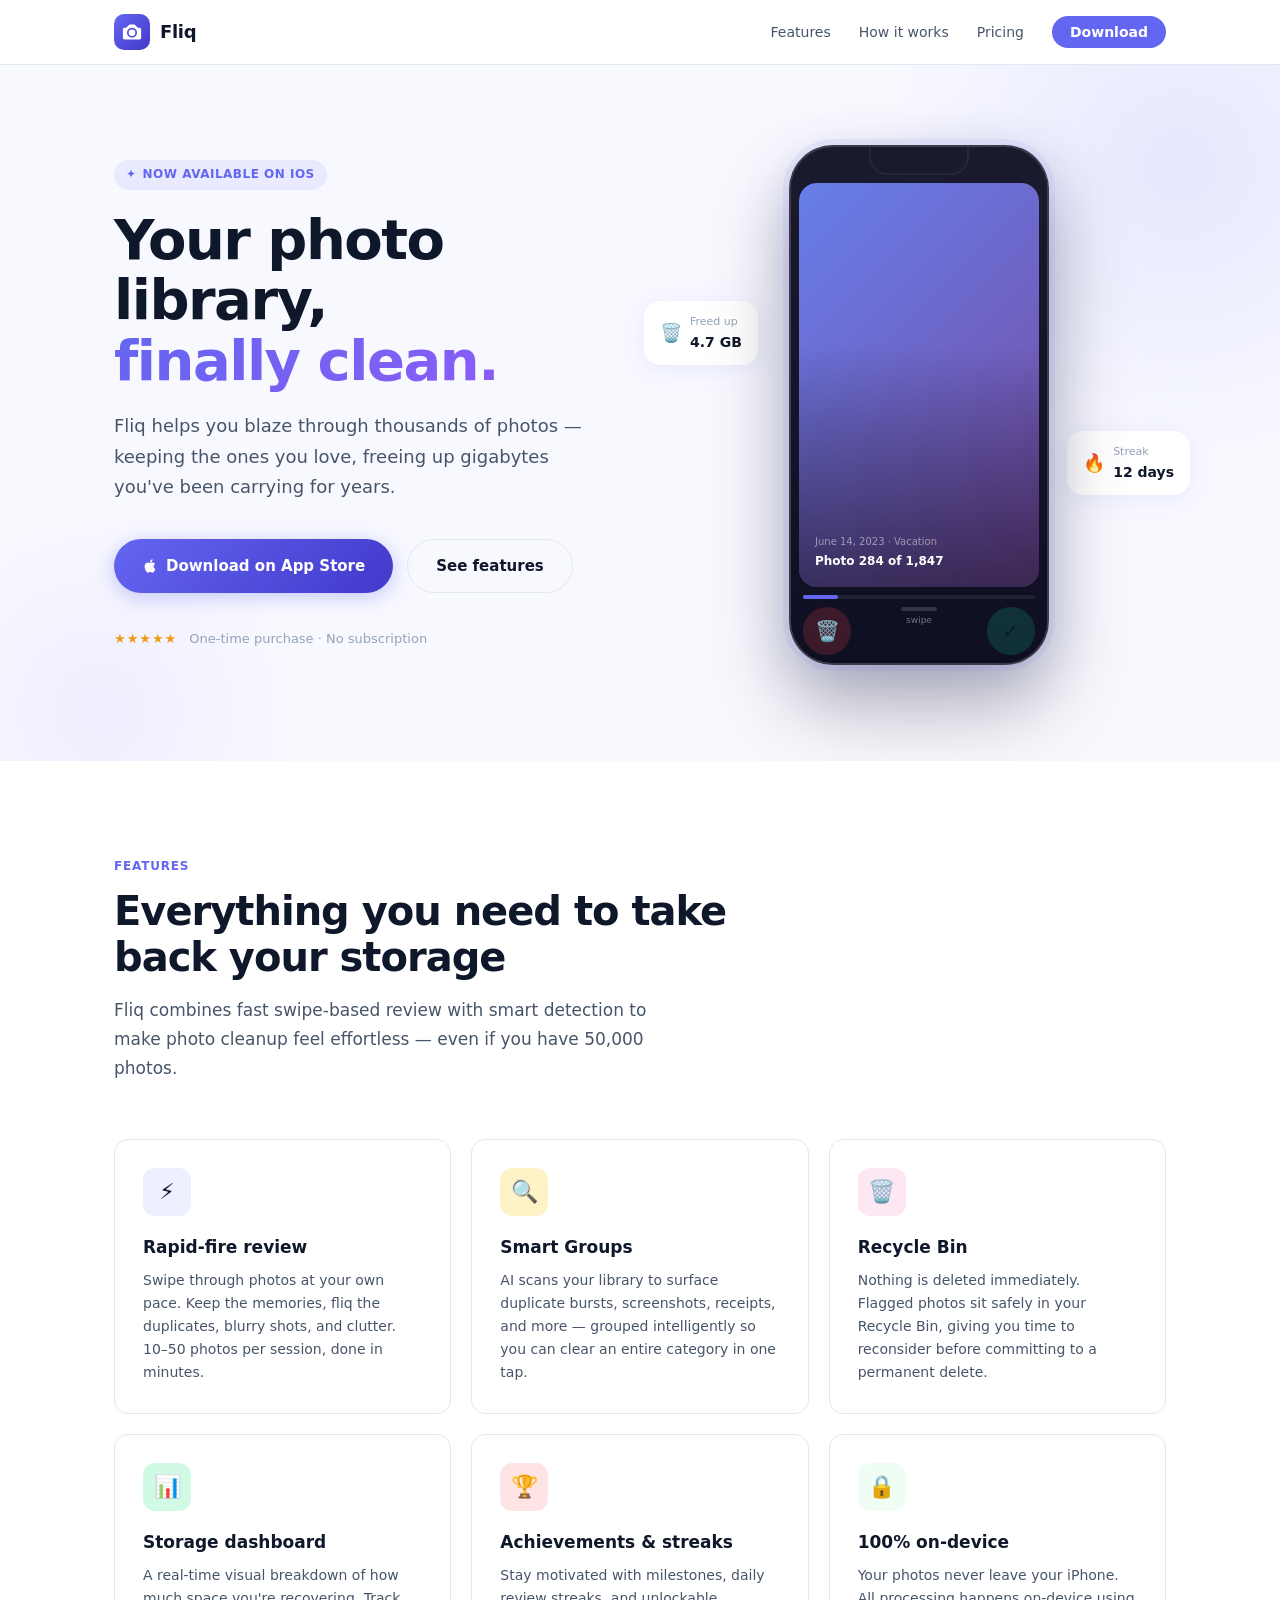
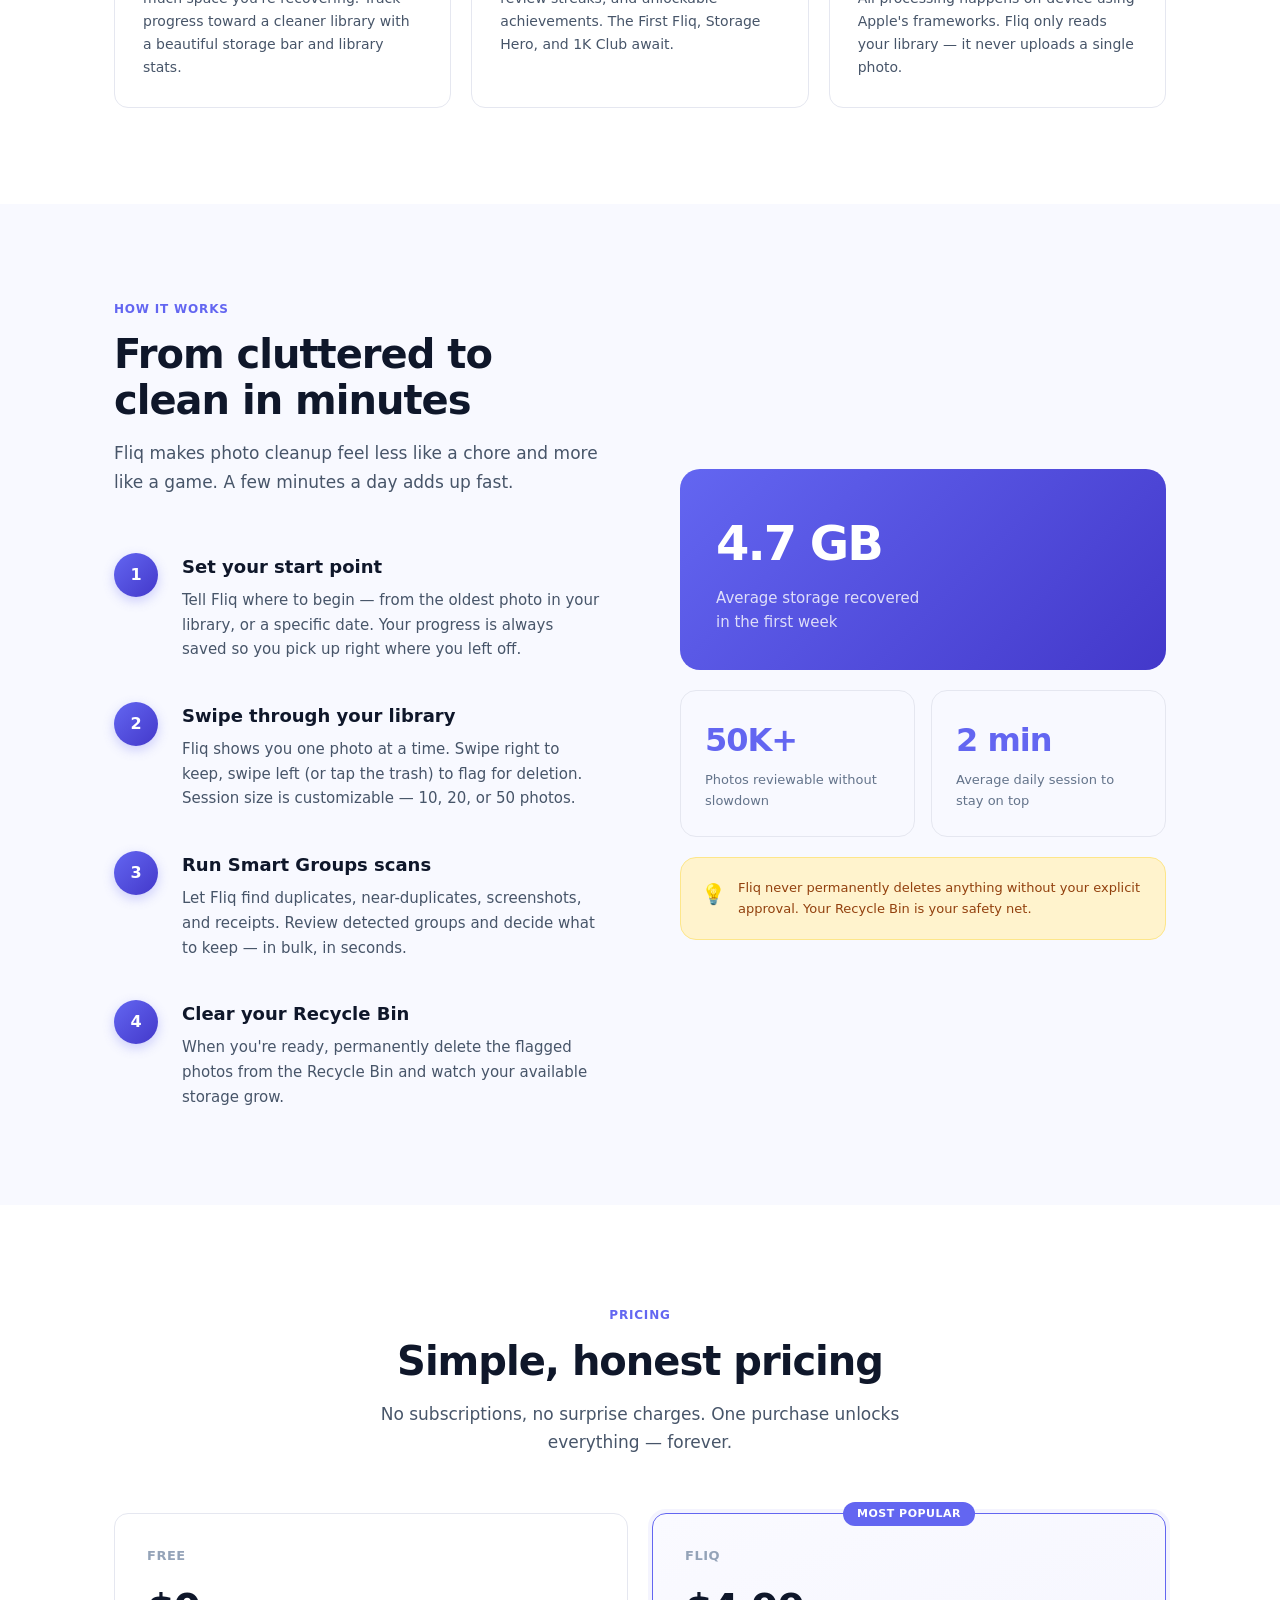
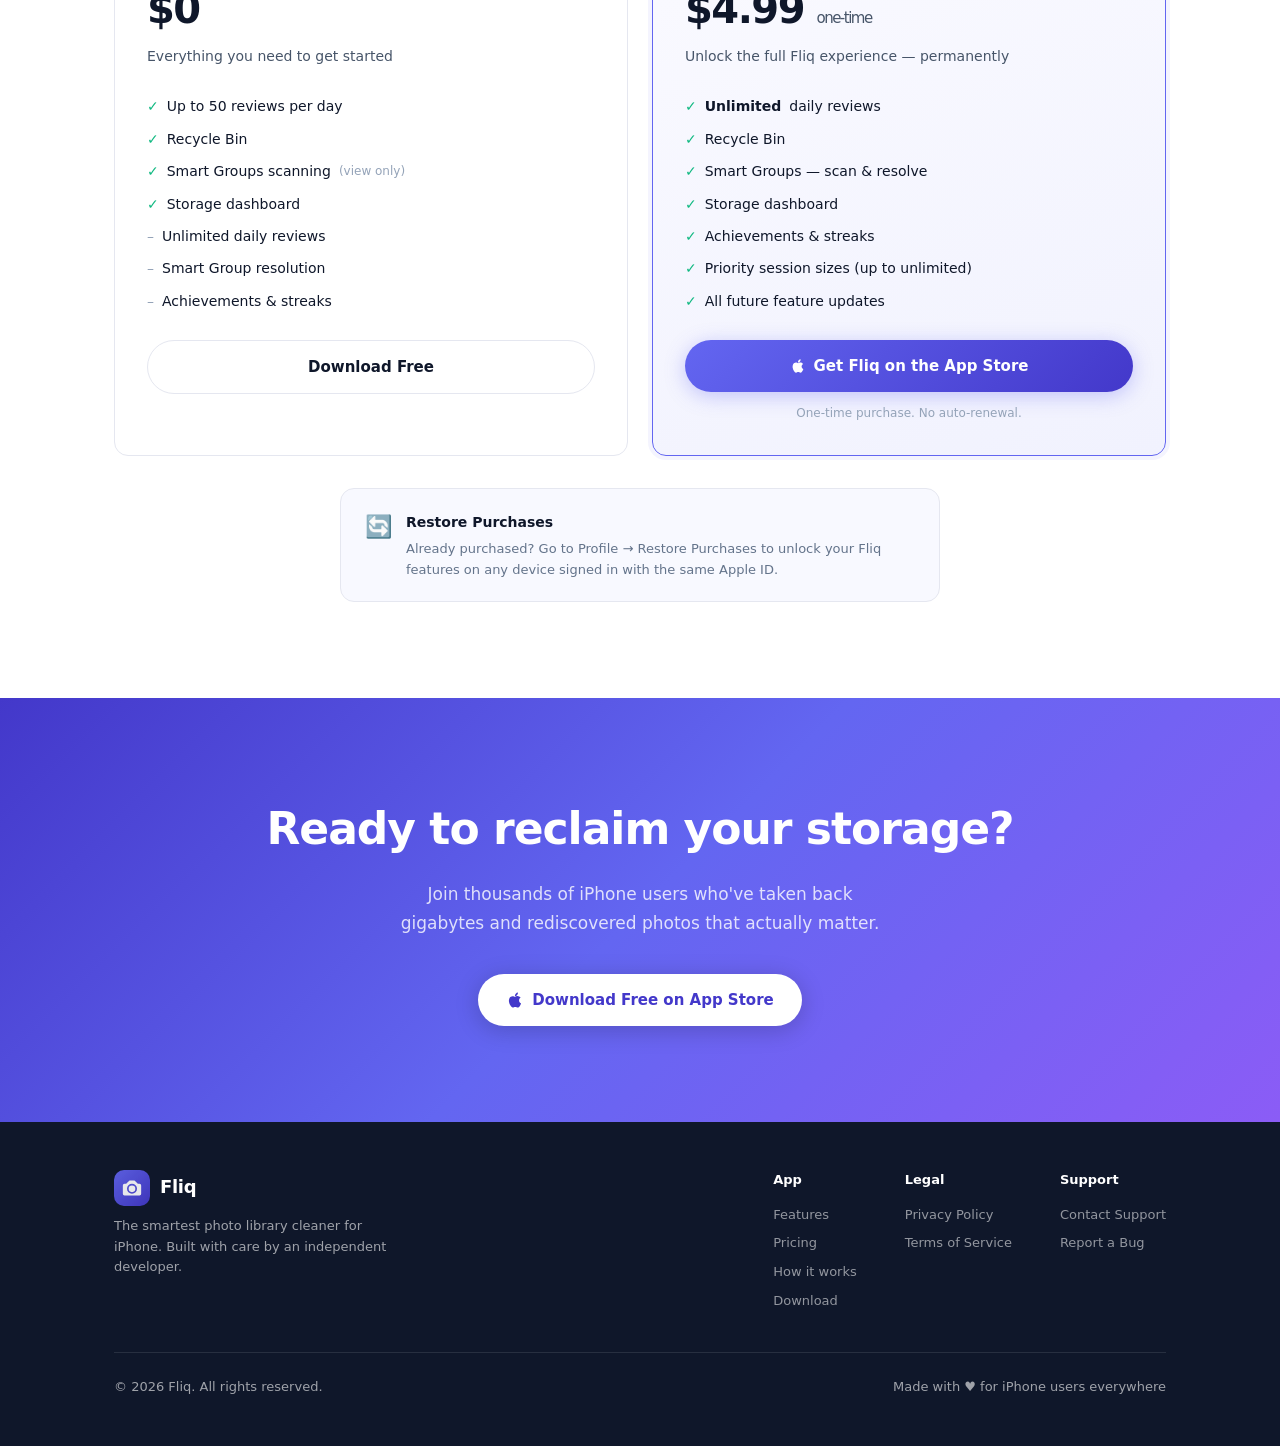
==== index.html @ edae3f97 "Initial website launch — landing page, Privacy Policy, and Terms of Service Includes: - index.html: " ====
<!DOCTYPE html>
<html lang="en">
<head>
  <meta charset="UTF-8" />
  <meta name="viewport" content="width=device-width, initial-scale=1.0" />
  <title>Fliq — Reclaim Your Photo Library</title>
  <meta name="description" content="Fliq is the fastest way to clean up your iPhone photo library. Swipe to keep or delete, find duplicates with Smart Groups, and reclaim gigabytes of storage." />
  <meta property="og:title" content="Fliq — Reclaim Your Photo Library" />
  <meta property="og:description" content="The smartest photo library cleaner for iPhone." />
  <meta property="og:type" content="website" />
  <link rel="stylesheet" href="style.css" />
</head>
<body>

<!-- ── Nav ──────────────────────────────────────────────────────────────── -->
<nav>
  <div class="nav-inner">
    <a class="nav-logo" href="index.html">
      <div class="nav-logo-icon">
        <svg viewBox="0 0 24 24"><path d="M9 3L5 7H3a2 2 0 0 0-2 2v10a2 2 0 0 0 2 2h18a2 2 0 0 0 2-2V9a2 2 0 0 0-2-2h-2l-4-4H9zm3 4a6 6 0 1 1 0 12A6 6 0 0 1 12 7zm0 2a4 4 0 1 0 0 8 4 4 0 0 0 0-8z"/></svg>
      </div>
      <span>Fliq</span>
    </a>
    <ul class="nav-links">
      <li><a href="#features">Features</a></li>
      <li><a href="#how-it-works">How it works</a></li>
      <li><a href="#pricing">Pricing</a></li>
      <li><a href="#" class="btn-nav">Download</a></li>
    </ul>
  </div>
</nav>

<!-- ── Hero ─────────────────────────────────────────────────────────────── -->
<section class="hero">
  <div class="hero-inner">
    <div class="hero-copy">
      <div class="hero-badge">
        <span>✦</span> Now available on iOS
      </div>
      <h1>Your photo<br>library,<br><span class="gradient-text">finally clean.</span></h1>
      <p>Fliq helps you blaze through thousands of photos — keeping the ones you love, freeing up gigabytes you've been carrying for years.</p>
      <div class="hero-actions">
        <a href="#" class="btn btn-primary">
          <svg width="16" height="16" viewBox="0 0 24 24" fill="white"><path d="M18.71 19.5c-.83 1.24-1.71 2.45-3.05 2.47-1.34.03-1.77-.79-3.29-.79-1.53 0-2 .77-3.27.82-1.31.05-2.3-1.32-3.14-2.53C4.25 17 2.94 12.45 4.7 9.39c.87-1.52 2.43-2.48 4.12-2.51 1.28-.02 2.5.87 3.29.87.78 0 2.26-1.07 3.8-.91.65.03 2.47.26 3.64 1.98-.09.06-2.17 1.28-2.15 3.81.03 3.02 2.65 4.03 2.68 4.04-.03.07-.42 1.44-1.38 2.83M13 3.5c.73-.83 1.94-1.46 2.94-1.5.13 1.17-.34 2.35-1.04 3.19-.69.85-1.83 1.51-2.95 1.42-.15-1.15.41-2.35 1.05-3.11z"/></svg>
          Download on App Store
        </a>
        <a href="#features" class="btn btn-outline">See features</a>
      </div>
      <div class="hero-social-proof">
        <span class="stars">★★★★★</span>
        <span>One-time purchase · No subscription</span>
      </div>
    </div>

    <div class="hero-visual">
      <!-- Floating stat cards -->
      <div class="floating-card left">
        <span style="font-size:18px">🗑️</span>
        <div>
          <div style="font-size:11px;color:#94a3b8;font-weight:500">Freed up</div>
          <div style="color:#0f172a;font-size:14px">4.7 GB</div>
        </div>
      </div>

      <div class="floating-card right">
        <span style="font-size:18px">🔥</span>
        <div>
          <div style="font-size:11px;color:#94a3b8;font-weight:500">Streak</div>
          <div style="color:#0f172a;font-size:14px">12 days</div>
        </div>
      </div>

      <!-- Phone mockup -->
      <div class="phone-frame">
        <div class="phone-notch"></div>
        <div class="phone-screen">
          <!-- Photo card -->
          <div class="photo-card" style="flex:1;background:linear-gradient(135deg,#667eea,#764ba2)">
            <div class="photo-card-gradient"></div>
            <div class="photo-card-inner">
              <div class="photo-date" style="color:rgba(255,255,255,.7);font-size:10px">June 14, 2023 · Vacation</div>
              <div class="photo-count" style="color:#fff;font-size:12px;font-weight:600">Photo 284 of 1,847</div>
            </div>
          </div>

          <!-- Mini progress bar -->
          <div style="background:rgba(255,255,255,.07);border-radius:6px;height:4px;margin:0 4px">
            <div style="width:15%;height:100%;background:var(--accent);border-radius:6px"></div>
          </div>

          <!-- Swipe actions row -->
          <div class="swipe-actions">
            <div class="swipe-btn delete">🗑️</div>
            <div style="display:flex;flex-direction:column;align-items:center;gap:2px">
              <div style="width:36px;height:4px;background:rgba(255,255,255,.15);border-radius:2px"></div>
              <div style="font-size:9px;color:rgba(255,255,255,.4)">swipe</div>
            </div>
            <div class="swipe-btn keep">✓</div>
          </div>
        </div>
      </div>
    </div>
  </div>
</section>

<!-- ── Features ──────────────────────────────────────────────────────────── -->
<section id="features">
  <div class="container">
    <div class="section-tag">Features</div>
    <h2 class="section-title">Everything you need to take<br>back your storage</h2>
    <p class="section-sub">Fliq combines fast swipe-based review with smart detection to make photo cleanup feel effortless — even if you have 50,000 photos.</p>

    <div class="features-grid">

      <div class="feature-card">
        <div class="feature-icon" style="background:#eef0ff">⚡️</div>
        <h3>Rapid-fire review</h3>
        <p>Swipe through photos at your own pace. Keep the memories, fliq the duplicates, blurry shots, and clutter. 10–50 photos per session, done in minutes.</p>
      </div>

      <div class="feature-card">
        <div class="feature-icon" style="background:#fef3c7">🔍</div>
        <h3>Smart Groups</h3>
        <p>AI scans your library to surface duplicate bursts, screenshots, receipts, and more — grouped intelligently so you can clear an entire category in one tap.</p>
      </div>

      <div class="feature-card">
        <div class="feature-icon" style="background:#fce7f3">🗑️</div>
        <h3>Recycle Bin</h3>
        <p>Nothing is deleted immediately. Flagged photos sit safely in your Recycle Bin, giving you time to reconsider before committing to a permanent delete.</p>
      </div>

      <div class="feature-card">
        <div class="feature-icon" style="background:#d1fae5">📊</div>
        <h3>Storage dashboard</h3>
        <p>A real-time visual breakdown of how much space you're recovering. Track progress toward a cleaner library with a beautiful storage bar and library stats.</p>
      </div>

      <div class="feature-card">
        <div class="feature-icon" style="background:#ffe4e6">🏆</div>
        <h3>Achievements & streaks</h3>
        <p>Stay motivated with milestones, daily review streaks, and unlockable achievements. The First Fliq, Storage Hero, and 1K Club await.</p>
      </div>

      <div class="feature-card">
        <div class="feature-icon" style="background:#f0fdf4">🔒</div>
        <h3>100% on-device</h3>
        <p>Your photos never leave your iPhone. All processing happens on-device using Apple's frameworks. Fliq only reads your library — it never uploads a single photo.</p>
      </div>

    </div>
  </div>
</section>

<!-- ── How it works ──────────────────────────────────────────────────────── -->
<section id="how-it-works">
  <div class="container">
    <div style="display:grid;grid-template-columns:1fr 1fr;gap:80px;align-items:center">
      <div>
        <div class="section-tag">How it works</div>
        <h2 class="section-title">From cluttered to clean in minutes</h2>
        <p class="section-sub" style="margin-bottom:48px">Fliq makes photo cleanup feel less like a chore and more like a game. A few minutes a day adds up fast.</p>

        <div class="steps">
          <div class="step">
            <div class="step-num">1</div>
            <div class="step-content">
              <h3>Set your start point</h3>
              <p>Tell Fliq where to begin — from the oldest photo in your library, or a specific date. Your progress is always saved so you pick up right where you left off.</p>
            </div>
          </div>
          <div class="step">
            <div class="step-num">2</div>
            <div class="step-content">
              <h3>Swipe through your library</h3>
              <p>Fliq shows you one photo at a time. Swipe right to keep, swipe left (or tap the trash) to flag for deletion. Session size is customizable — 10, 20, or 50 photos.</p>
            </div>
          </div>
          <div class="step">
            <div class="step-num">3</div>
            <div class="step-content">
              <h3>Run Smart Groups scans</h3>
              <p>Let Fliq find duplicates, near-duplicates, screenshots, and receipts. Review detected groups and decide what to keep — in bulk, in seconds.</p>
            </div>
          </div>
          <div class="step">
            <div class="step-num">4</div>
            <div class="step-content">
              <h3>Clear your Recycle Bin</h3>
              <p>When you're ready, permanently delete the flagged photos from the Recycle Bin and watch your available storage grow.</p>
            </div>
          </div>
        </div>
      </div>

      <!-- Stats block -->
      <div style="display:flex;flex-direction:column;gap:20px">
        <div style="background:linear-gradient(135deg,#6366f1,#4338ca);border-radius:20px;padding:36px;color:#fff">
          <div style="font-size:48px;font-weight:800;letter-spacing:-2px">4.7 GB</div>
          <div style="font-size:15px;opacity:.8;margin-top:4px">Average storage recovered<br>in the first week</div>
        </div>
        <div style="display:grid;grid-template-columns:1fr 1fr;gap:16px">
          <div style="background:#f8f9ff;border:1px solid #e5e7f0;border-radius:16px;padding:24px">
            <div style="font-size:32px;font-weight:800;color:#6366f1;letter-spacing:-1px">50K+</div>
            <div style="font-size:13px;color:#64748b;margin-top:4px">Photos reviewable without slowdown</div>
          </div>
          <div style="background:#f8f9ff;border:1px solid #e5e7f0;border-radius:16px;padding:24px">
            <div style="font-size:32px;font-weight:800;color:#6366f1;letter-spacing:-1px">2 min</div>
            <div style="font-size:13px;color:#64748b;margin-top:4px">Average daily session to stay on top</div>
          </div>
        </div>
        <div style="background:#fff3cd;border:1px solid #fde68a;border-radius:16px;padding:20px;display:flex;gap:12px;align-items:flex-start">
          <span style="font-size:20px">💡</span>
          <p style="font-size:13px;color:#92400e;margin:0;line-height:1.6">Fliq never permanently deletes anything without your explicit approval. Your Recycle Bin is your safety net.</p>
        </div>
      </div>
    </div>
  </div>
</section>

<!-- ── Pricing ───────────────────────────────────────────────────────────── -->
<section id="pricing">
  <div class="container">
    <div style="text-align:center;margin-bottom:0">
      <div class="section-tag" style="display:inline-block">Pricing</div>
      <h2 class="section-title">Simple, honest pricing</h2>
      <p class="section-sub" style="margin:0 auto">No subscriptions, no surprise charges. One purchase unlocks everything — forever.</p>
    </div>

    <div class="pricing-grid">
      <!-- Free tier -->
      <div class="pricing-card">
        <div class="pricing-tier">Free</div>
        <div class="pricing-price">$0</div>
        <div class="pricing-desc">Everything you need to get started</div>
        <ul class="pricing-features">
          <li><span class="check">✓</span> Up to 50 reviews per day</li>
          <li><span class="check">✓</span> Recycle Bin</li>
          <li><span class="check">✓</span> Smart Groups scanning <span class="lock">(view only)</span></li>
          <li><span class="check">✓</span> Storage dashboard</li>
          <li><span class="cross">–</span> Unlimited daily reviews</li>
          <li><span class="cross">–</span> Smart Group resolution</li>
          <li><span class="cross">–</span> Achievements & streaks</li>
        </ul>
        <a href="#" class="btn btn-outline" style="width:100%;justify-content:center">Download Free</a>
      </div>

      <!-- Paid tier -->
      <div class="pricing-card featured">
        <div class="pricing-badge">Most Popular</div>
        <div class="pricing-tier">Fliq</div>
        <div class="pricing-price">$4.99 <span>one-time</span></div>
        <div class="pricing-desc">Unlock the full Fliq experience — permanently</div>
        <ul class="pricing-features">
          <li><span class="check">✓</span> <strong>Unlimited</strong> daily reviews</li>
          <li><span class="check">✓</span> Recycle Bin</li>
          <li><span class="check">✓</span> Smart Groups — scan & resolve</li>
          <li><span class="check">✓</span> Storage dashboard</li>
          <li><span class="check">✓</span> Achievements & streaks</li>
          <li><span class="check">✓</span> Priority session sizes (up to unlimited)</li>
          <li><span class="check">✓</span> All future feature updates</li>
        </ul>
        <a href="#" class="btn btn-primary" style="width:100%;justify-content:center">
          <svg width="16" height="16" viewBox="0 0 24 24" fill="white"><path d="M18.71 19.5c-.83 1.24-1.71 2.45-3.05 2.47-1.34.03-1.77-.79-3.29-.79-1.53 0-2 .77-3.27.82-1.31.05-2.3-1.32-3.14-2.53C4.25 17 2.94 12.45 4.7 9.39c.87-1.52 2.43-2.48 4.12-2.51 1.28-.02 2.5.87 3.29.87.78 0 2.26-1.07 3.8-.91.65.03 2.47.26 3.64 1.98-.09.06-2.17 1.28-2.15 3.81.03 3.02 2.65 4.03 2.68 4.04-.03.07-.42 1.44-1.38 2.83M13 3.5c.73-.83 1.94-1.46 2.94-1.5.13 1.17-.34 2.35-1.04 3.19-.69.85-1.83 1.51-2.95 1.42-.15-1.15.41-2.35 1.05-3.11z"/></svg>
          Get Fliq on the App Store
        </a>
        <p style="font-size:12px;color:#94a3b8;text-align:center;margin-top:12px">One-time purchase. No auto-renewal.</p>
      </div>
    </div>

    <div style="max-width:600px;margin:32px auto 0;background:#f8f9ff;border:1px solid #e5e7f0;border-radius:14px;padding:20px 24px;display:flex;gap:14px;align-items:flex-start">
      <span style="font-size:22px">🔄</span>
      <div>
        <strong style="font-size:14px;color:#0f172a">Restore Purchases</strong>
        <p style="font-size:13px;color:#64748b;margin:4px 0 0;line-height:1.6">Already purchased? Go to Profile → Restore Purchases to unlock your Fliq features on any device signed in with the same Apple ID.</p>
      </div>
    </div>
  </div>
</section>

<!-- ── CTA ───────────────────────────────────────────────────────────────── -->
<section style="background:linear-gradient(135deg,#4338ca 0%,#6366f1 50%,#8b5cf6 100%);padding:96px 0">
  <div class="container" style="text-align:center">
    <h2 style="font-size:clamp(28px,4vw,44px);font-weight:800;color:#fff;letter-spacing:-1px;margin-bottom:16px">Ready to reclaim your storage?</h2>
    <p style="font-size:17px;color:rgba(255,255,255,.8);margin-bottom:36px;max-width:480px;margin-left:auto;margin-right:auto;line-height:1.7">Join thousands of iPhone users who've taken back gigabytes and rediscovered photos that actually matter.</p>
    <a href="#" class="btn" style="background:#fff;color:#4338ca;font-weight:700;box-shadow:0 4px 24px rgba(0,0,0,.2)">
      <svg width="18" height="18" viewBox="0 0 24 24" fill="#4338ca"><path d="M18.71 19.5c-.83 1.24-1.71 2.45-3.05 2.47-1.34.03-1.77-.79-3.29-.79-1.53 0-2 .77-3.27.82-1.31.05-2.3-1.32-3.14-2.53C4.25 17 2.94 12.45 4.7 9.39c.87-1.52 2.43-2.48 4.12-2.51 1.28-.02 2.5.87 3.29.87.78 0 2.26-1.07 3.8-.91.65.03 2.47.26 3.64 1.98-.09.06-2.17 1.28-2.15 3.81.03 3.02 2.65 4.03 2.68 4.04-.03.07-.42 1.44-1.38 2.83M13 3.5c.73-.83 1.94-1.46 2.94-1.5.13 1.17-.34 2.35-1.04 3.19-.69.85-1.83 1.51-2.95 1.42-.15-1.15.41-2.35 1.05-3.11z"/></svg>
      Download Free on App Store
    </a>
  </div>
</section>

<!-- ── Footer ────────────────────────────────────────────────────────────── -->
<footer>
  <div class="footer-inner">
    <div class="footer-top">
      <div class="footer-brand">
        <a class="nav-logo" href="index.html">
          <div class="nav-logo-icon">
            <svg viewBox="0 0 24 24"><path d="M9 3L5 7H3a2 2 0 0 0-2 2v10a2 2 0 0 0 2 2h18a2 2 0 0 0 2-2V9a2 2 0 0 0-2-2h-2l-4-4H9zm3 4a6 6 0 1 1 0 12A6 6 0 0 1 12 7zm0 2a4 4 0 1 0 0 8 4 4 0 0 0 0-8z"/></svg>
          </div>
          <span>Fliq</span>
        </a>
        <p>The smartest photo library cleaner for iPhone. Built with care by an independent developer.</p>
      </div>
      <div class="footer-links">
        <div class="footer-links-col">
          <h4>App</h4>
          <a href="#features">Features</a>
          <a href="#pricing">Pricing</a>
          <a href="#how-it-works">How it works</a>
          <a href="#">Download</a>
        </div>
        <div class="footer-links-col">
          <h4>Legal</h4>
          <a href="privacy.html">Privacy Policy</a>
          <a href="terms.html">Terms of Service</a>
        </div>
        <div class="footer-links-col">
          <h4>Support</h4>
          <a href="mailto:support@getfliq.app">Contact Support</a>
          <a href="https://github.com/brianlowen/Fliq/issues">Report a Bug</a>
        </div>
      </div>
    </div>
    <div class="footer-bottom">
      <span>© 2026 Fliq. All rights reserved.</span>
      <span>Made with ♥ for iPhone users everywhere</span>
    </div>
  </div>
</footer>

</body>
</html>
---- style.css ----
/* ─── Fliq Website · Shared Styles ──────────────────────────────────────── */

:root {
  --accent:       #6366f1;
  --accent-dark:  #4338ca;
  --accent-light: #818cf8;
  --surface:      #ffffff;
  --surface-2:    #f8f9ff;
  --surface-3:    #f1f2fe;
  --border:       #e5e7f0;
  --text:         #0f172a;
  --text-2:       #475569;
  --text-3:       #94a3b8;
  --red:          #ef4444;
  --green:        #10b981;
  --radius:       14px;
  --radius-sm:    8px;
  --shadow:       0 4px 24px rgba(99,102,241,.10);
  --shadow-lg:    0 12px 48px rgba(99,102,241,.18);
}

*, *::before, *::after { box-sizing: border-box; margin: 0; padding: 0; }

html { scroll-behavior: smooth; }

body {
  font-family: -apple-system, BlinkMacSystemFont, 'SF Pro Display',
               'Segoe UI', system-ui, sans-serif;
  background: var(--surface);
  color: var(--text);
  line-height: 1.6;
  -webkit-font-smoothing: antialiased;
}

/* ── Nav ─────────────────────────────────────────────────────────────────── */

nav {
  position: sticky; top: 0; z-index: 100;
  background: rgba(255,255,255,.85);
  backdrop-filter: saturate(180%) blur(20px);
  -webkit-backdrop-filter: saturate(180%) blur(20px);
  border-bottom: 1px solid var(--border);
}

.nav-inner {
  max-width: 1100px; margin: 0 auto;
  padding: 0 24px;
  height: 64px;
  display: flex; align-items: center; justify-content: space-between;
}

.nav-logo {
  display: flex; align-items: center; gap: 10px;
  text-decoration: none; color: var(--text);
}

.nav-logo-icon {
  width: 36px; height: 36px; border-radius: 10px;
  background: linear-gradient(135deg, var(--accent) 0%, var(--accent-dark) 100%);
  display: flex; align-items: center; justify-content: center;
}

.nav-logo-icon svg { width: 20px; height: 20px; fill: #fff; }

.nav-logo span {
  font-size: 18px; font-weight: 700; letter-spacing: -.3px;
}

.nav-links {
  display: flex; align-items: center; gap: 28px;
  list-style: none;
}

.nav-links a {
  font-size: 14px; font-weight: 500;
  color: var(--text-2); text-decoration: none;
  transition: color .2s;
}
.nav-links a:hover { color: var(--text); }

.btn-nav {
  background: var(--accent);
  color: #fff !important;
  padding: 8px 18px; border-radius: 20px;
  font-weight: 600 !important;
  transition: background .2s, transform .15s !important;
}
.btn-nav:hover { background: var(--accent-dark) !important; transform: translateY(-1px); }

/* ── Containers ──────────────────────────────────────────────────────────── */

.container { max-width: 1100px; margin: 0 auto; padding: 0 24px; }
.container-sm { max-width: 760px; margin: 0 auto; padding: 0 24px; }
.container-xs { max-width: 620px; margin: 0 auto; padding: 0 24px; }

section { padding: 96px 0; }
section:nth-child(even) { background: var(--surface-2); }

/* ── Buttons ─────────────────────────────────────────────────────────────── */

.btn {
  display: inline-flex; align-items: center; gap: 8px;
  padding: 14px 28px; border-radius: 50px;
  font-size: 15px; font-weight: 600;
  text-decoration: none; cursor: pointer; border: none;
  transition: transform .2s, box-shadow .2s, background .2s;
}

.btn-primary {
  background: linear-gradient(135deg, var(--accent), var(--accent-dark));
  color: #fff;
  box-shadow: 0 4px 20px rgba(99,102,241,.35);
}
.btn-primary:hover { transform: translateY(-2px); box-shadow: 0 8px 28px rgba(99,102,241,.45); }

.btn-outline {
  background: transparent;
  border: 1.5px solid var(--border);
  color: var(--text);
}
.btn-outline:hover { border-color: var(--accent); color: var(--accent); transform: translateY(-1px); }

/* ── Hero ────────────────────────────────────────────────────────────────── */

.hero {
  padding: 80px 0 96px;
  background: linear-gradient(160deg, #fafaff 0%, #eef0ff 50%, #f8f4ff 100%);
  overflow: hidden; position: relative;
}

.hero::before {
  content: '';
  position: absolute; top: -200px; right: -200px;
  width: 600px; height: 600px; border-radius: 50%;
  background: radial-gradient(circle, rgba(99,102,241,.12) 0%, transparent 70%);
  pointer-events: none;
}

.hero::after {
  content: '';
  position: absolute; bottom: -150px; left: -100px;
  width: 400px; height: 400px; border-radius: 50%;
  background: radial-gradient(circle, rgba(139,92,246,.08) 0%, transparent 70%);
  pointer-events: none;
}

.hero-inner {
  max-width: 1100px; margin: 0 auto; padding: 0 24px;
  display: grid; grid-template-columns: 1fr 1fr;
  align-items: center; gap: 64px;
}

.hero-badge {
  display: inline-flex; align-items: center; gap: 6px;
  background: rgba(99,102,241,.1); color: var(--accent);
  padding: 5px 12px; border-radius: 20px;
  font-size: 12px; font-weight: 700; letter-spacing: .5px;
  text-transform: uppercase; margin-bottom: 20px;
}

.hero h1 {
  font-size: clamp(36px, 5vw, 56px);
  font-weight: 800;
  letter-spacing: -1.5px;
  line-height: 1.08;
  color: var(--text);
  margin-bottom: 20px;
}

.hero h1 .gradient-text {
  background: linear-gradient(135deg, var(--accent), #8b5cf6);
  -webkit-background-clip: text;
  -webkit-text-fill-color: transparent;
  background-clip: text;
}

.hero p {
  font-size: 18px; color: var(--text-2);
  line-height: 1.7; margin-bottom: 36px; max-width: 480px;
}

.hero-actions { display: flex; gap: 14px; flex-wrap: wrap; }

.hero-social-proof {
  margin-top: 36px;
  display: flex; align-items: center; gap: 12px;
  font-size: 13px; color: var(--text-3);
}

.stars { color: #f59e0b; letter-spacing: 1px; }

/* ── Phone mockup ────────────────────────────────────────────────────────── */

.hero-visual {
  display: flex; justify-content: center; align-items: center;
  position: relative;
}

.phone-frame {
  width: 260px; height: 520px;
  background: #1a1a2e;
  border-radius: 44px;
  border: 2px solid rgba(255,255,255,.15);
  box-shadow: var(--shadow-lg), 0 0 0 6px rgba(99,102,241,.08), 0 40px 80px rgba(0,0,0,.3);
  overflow: hidden;
  position: relative;
  display: flex; flex-direction: column;
}

.phone-notch {
  width: 100px; height: 28px;
  background: #1a1a2e; border-radius: 0 0 18px 18px;
  margin: 0 auto; z-index: 2; flex-shrink: 0;
  border: 2px solid rgba(255,255,255,.06); border-top: none;
}

.phone-screen {
  flex: 1; padding: 8px;
  background: linear-gradient(180deg, #1a1a2e 0%, #0f0f23 100%);
  display: flex; flex-direction: column; gap: 8px; overflow: hidden;
}

.photo-card {
  flex: 1; border-radius: 18px; overflow: hidden;
  background: linear-gradient(135deg, #667eea 0%, #764ba2 100%);
  display: flex; align-items: flex-end;
  position: relative;
}

.photo-card-gradient {
  position: absolute; inset: 0;
  background: linear-gradient(0deg, rgba(0,0,0,.5) 0%, transparent 60%);
}

.photo-card-inner {
  position: relative; z-index: 1; padding: 16px;
  color: white; width: 100%;
}

.photo-date { font-size: 10px; opacity: .7; margin-bottom: 2px; }
.photo-count { font-size: 13px; font-weight: 700; }

.swipe-actions {
  display: flex; justify-content: space-between; padding: 0 4px;
}

.swipe-btn {
  width: 48px; height: 48px; border-radius: 50%;
  display: flex; align-items: center; justify-content: center;
  font-size: 20px;
}
.swipe-btn.delete { background: rgba(239,68,68,.2); }
.swipe-btn.keep   { background: rgba(16,185,129,.2); }

.floating-card {
  position: absolute;
  background: white; border-radius: 16px;
  padding: 12px 16px;
  box-shadow: var(--shadow);
  font-size: 13px; font-weight: 600;
  display: flex; align-items: center; gap: 8px;
}
.floating-card.left  { left: -28px; top: 30%; }
.floating-card.right { right: -24px; top: 55%; }

/* ── Feature grid ────────────────────────────────────────────────────────── */

.section-tag {
  font-size: 12px; font-weight: 700; letter-spacing: .8px;
  text-transform: uppercase; color: var(--accent);
  margin-bottom: 12px;
}

.section-title {
  font-size: clamp(28px, 4vw, 40px);
  font-weight: 800; letter-spacing: -1px;
  color: var(--text); margin-bottom: 16px; line-height: 1.15;
}

.section-sub {
  font-size: 17px; color: var(--text-2);
  line-height: 1.7; max-width: 560px;
}

.features-grid {
  display: grid;
  grid-template-columns: repeat(auto-fit, minmax(280px, 1fr));
  gap: 20px; margin-top: 56px;
}

.feature-card {
  background: var(--surface);
  border: 1px solid var(--border);
  border-radius: var(--radius);
  padding: 28px;
  transition: box-shadow .2s, transform .2s, border-color .2s;
}
.feature-card:hover {
  box-shadow: var(--shadow);
  transform: translateY(-3px);
  border-color: var(--accent-light);
}

.feature-icon {
  width: 48px; height: 48px; border-radius: 12px;
  display: flex; align-items: center; justify-content: center;
  font-size: 22px; margin-bottom: 18px;
}

.feature-card h3 { font-size: 17px; font-weight: 700; margin-bottom: 8px; }
.feature-card p  { font-size: 14px; color: var(--text-2); line-height: 1.65; }

/* ── How it works ────────────────────────────────────────────────────────── */

.steps { display: flex; flex-direction: column; gap: 40px; margin-top: 56px; }

.step {
  display: flex; gap: 24px; align-items: flex-start;
}

.step-num {
  flex-shrink: 0;
  width: 44px; height: 44px; border-radius: 50%;
  background: linear-gradient(135deg, var(--accent), var(--accent-dark));
  color: #fff;
  display: flex; align-items: center; justify-content: center;
  font-weight: 800; font-size: 16px;
  box-shadow: 0 4px 12px rgba(99,102,241,.3);
}

.step-content h3 { font-size: 18px; font-weight: 700; margin-bottom: 6px; }
.step-content p  { font-size: 15px; color: var(--text-2); line-height: 1.65; }

/* ── Pricing ─────────────────────────────────────────────────────────────── */

.pricing-grid {
  display: grid;
  grid-template-columns: 1fr 1fr;
  gap: 24px; margin-top: 56px;
}

.pricing-card {
  border: 1.5px solid var(--border);
  border-radius: var(--radius);
  padding: 32px;
  position: relative;
}

.pricing-card.featured {
  border-color: var(--accent);
  background: linear-gradient(160deg, #fafaff 0%, #f1f2fe 100%);
  box-shadow: 0 0 0 4px rgba(99,102,241,.07);
}

.pricing-badge {
  position: absolute; top: -12px; left: 50%; transform: translateX(-50%);
  background: var(--accent); color: #fff;
  padding: 3px 14px; border-radius: 20px;
  font-size: 11px; font-weight: 700; letter-spacing: .5px; text-transform: uppercase;
  white-space: nowrap;
}

.pricing-tier { font-size: 13px; font-weight: 700; color: var(--text-3); text-transform: uppercase; letter-spacing: .5px; }
.pricing-price {
  font-size: 40px; font-weight: 800; letter-spacing: -1.5px;
  color: var(--text); margin: 10px 0 4px;
}
.pricing-price span { font-size: 15px; font-weight: 500; color: var(--text-2); }
.pricing-desc { font-size: 14px; color: var(--text-2); margin-bottom: 28px; }

.pricing-features { list-style: none; display: flex; flex-direction: column; gap: 10px; margin-bottom: 28px; }
.pricing-features li {
  font-size: 14px; display: flex; align-items: center; gap: 8px;
}
.pricing-features li .check { color: var(--green); font-weight: 700; }
.pricing-features li .cross { color: var(--text-3); }
.pricing-features li .lock  { color: var(--text-3); font-size: 12px; }

/* ── Footer ──────────────────────────────────────────────────────────────── */

footer {
  background: var(--text); color: rgba(255,255,255,.6);
  padding: 48px 0;
}

.footer-inner {
  max-width: 1100px; margin: 0 auto; padding: 0 24px;
  display: flex; flex-direction: column; gap: 32px;
}

.footer-top {
  display: flex; justify-content: space-between; align-items: flex-start;
  gap: 40px; flex-wrap: wrap;
}

.footer-brand .nav-logo { color: #fff; }
.footer-brand .nav-logo-icon { opacity: .9; }
.footer-brand p { font-size: 13px; margin-top: 10px; max-width: 280px; line-height: 1.6; }

.footer-links { display: flex; gap: 48px; }
.footer-links-col h4 { font-size: 13px; font-weight: 700; color: #fff; margin-bottom: 14px; }
.footer-links-col a {
  display: block; font-size: 13px; color: rgba(255,255,255,.55);
  text-decoration: none; margin-bottom: 8px;
  transition: color .2s;
}
.footer-links-col a:hover { color: #fff; }

.footer-bottom {
  border-top: 1px solid rgba(255,255,255,.1);
  padding-top: 24px;
  display: flex; justify-content: space-between; align-items: center;
  font-size: 13px; flex-wrap: wrap; gap: 12px;
}

/* ── Legal pages ─────────────────────────────────────────────────────────── */

.legal-hero {
  background: linear-gradient(160deg, #fafaff 0%, #eef0ff 100%);
  padding: 64px 0;
  text-align: center;
}

.legal-hero h1 {
  font-size: clamp(30px, 4vw, 48px);
  font-weight: 800; letter-spacing: -1px; margin-bottom: 12px;
}

.legal-hero .meta {
  font-size: 14px; color: var(--text-2);
}

.legal-hero .meta a {
  color: var(--accent); text-decoration: none; font-weight: 500;
}

.legal-body {
  padding: 64px 0 96px;
}

.legal-body h2 {
  font-size: 20px; font-weight: 700;
  color: var(--text); margin: 40px 0 12px;
  padding-top: 8px;
}

.legal-body h2:first-child { margin-top: 0; }

.legal-body h3 {
  font-size: 16px; font-weight: 700;
  color: var(--text); margin: 24px 0 8px;
}

.legal-body p {
  font-size: 15px; color: var(--text-2);
  line-height: 1.8; margin-bottom: 14px;
}

.legal-body ul, .legal-body ol {
  margin: 0 0 16px 20px;
}

.legal-body li {
  font-size: 15px; color: var(--text-2);
  line-height: 1.8; margin-bottom: 6px;
}

.legal-body strong { color: var(--text); font-weight: 600; }

.legal-body .highlight-box {
  background: var(--surface-3); border-left: 3px solid var(--accent);
  padding: 16px 20px; border-radius: 0 var(--radius-sm) var(--radius-sm) 0;
  margin: 20px 0;
}

.legal-body .highlight-box p { margin: 0; font-size: 14px; }

/* ── Responsive ──────────────────────────────────────────────────────────── */

@media (max-width: 768px) {
  section { padding: 64px 0; }

  .hero-inner {
    grid-template-columns: 1fr;
    text-align: center; gap: 48px;
  }

  .hero p { max-width: 100%; }
  .hero-actions { justify-content: center; }
  .hero-social-proof { justify-content: center; }
  .hero-visual { order: -1; }

  .floating-card.left  { left: 0; }
  .floating-card.right { right: 0; }

  .pricing-grid { grid-template-columns: 1fr; }
  .footer-top { flex-direction: column; }
  .footer-links { flex-wrap: wrap; gap: 32px; }
  .footer-bottom { flex-direction: column; text-align: center; }
  .nav-links { display: none; }
}
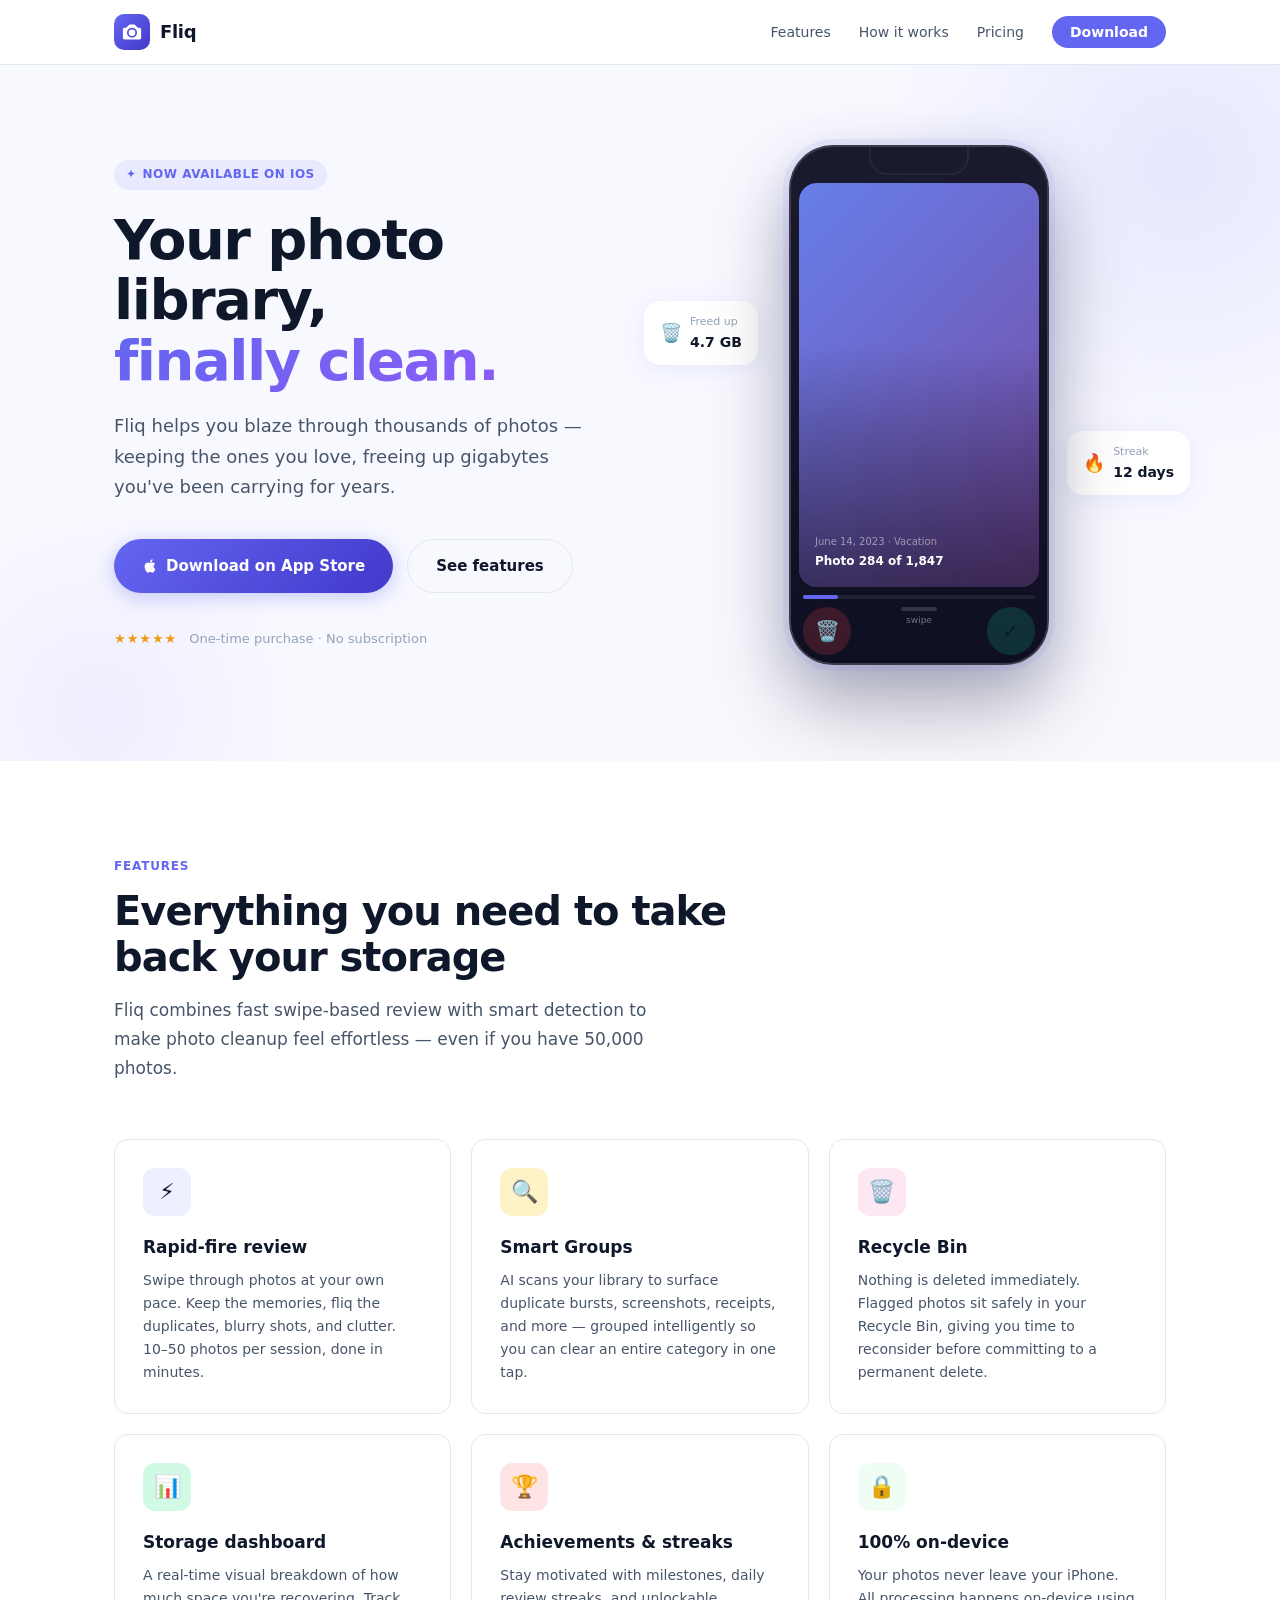
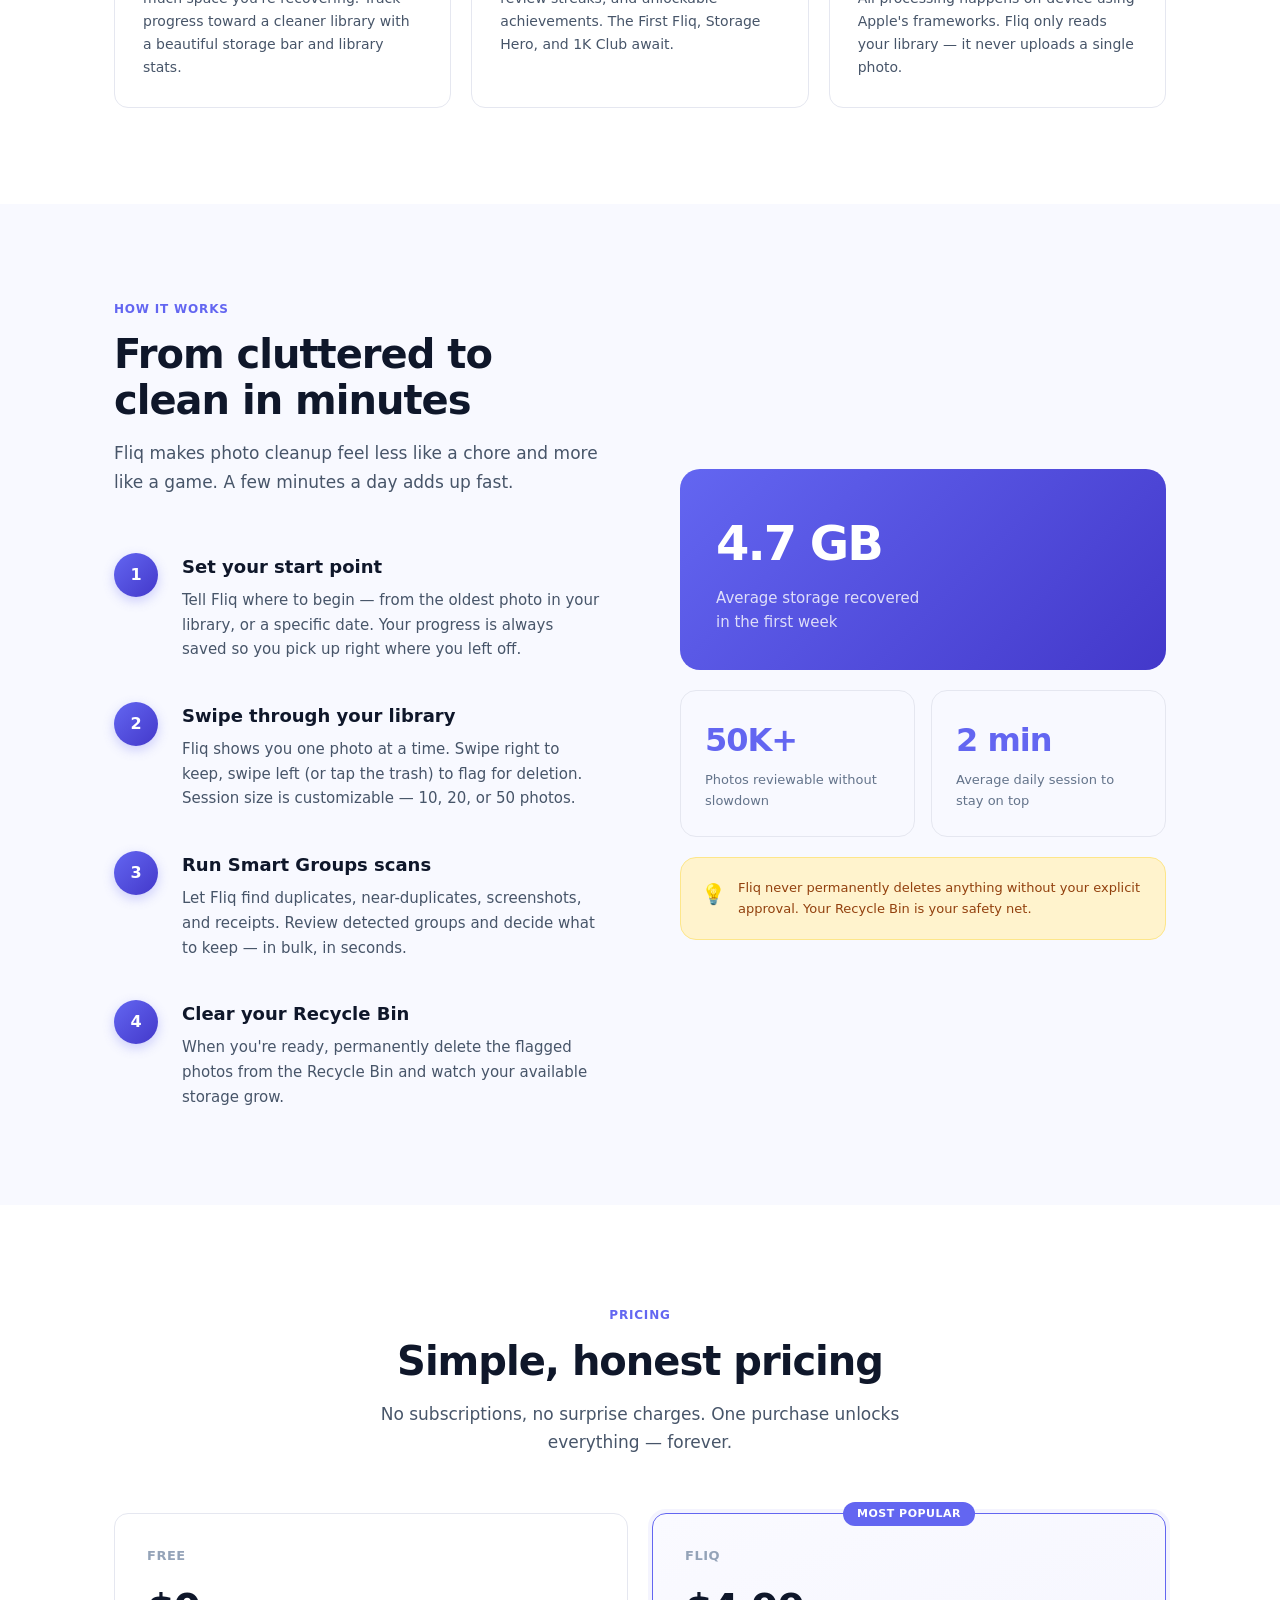
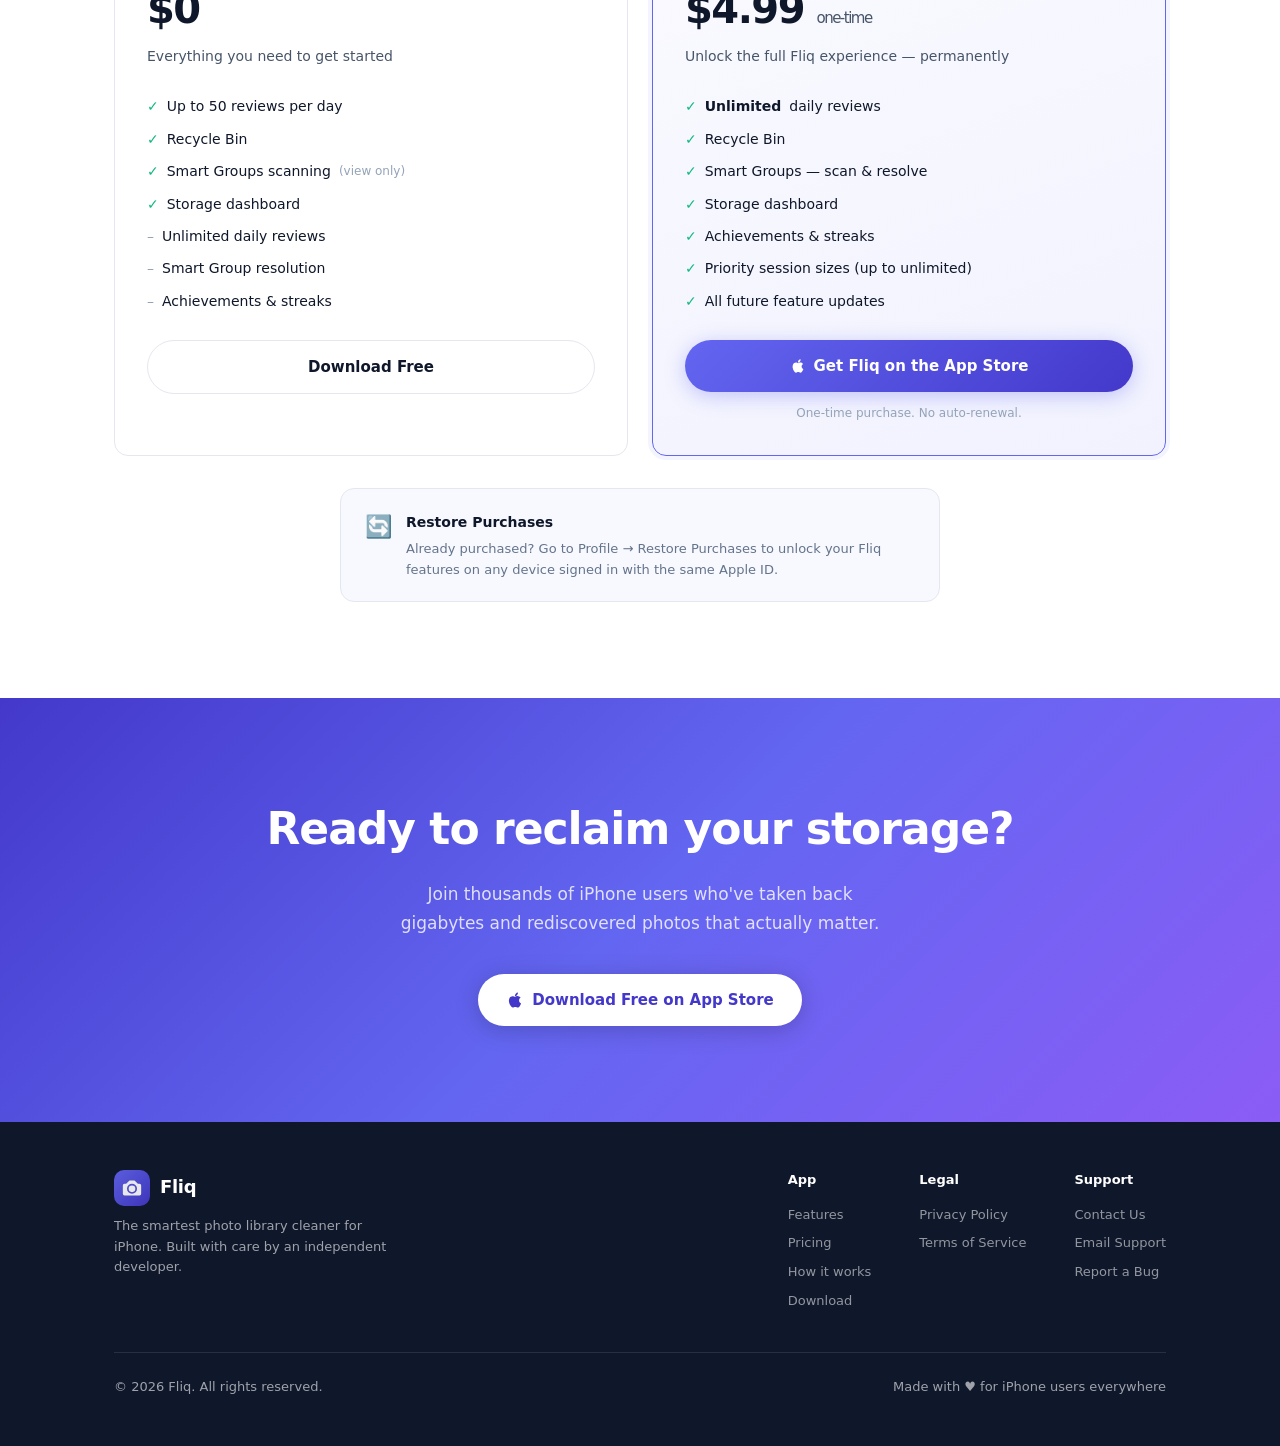
==== commit dd52927d: "Add Contact Us page wired to submitFeedback Azure Function New contact.html lets users submit bug re" ====
--- a/index.html
+++ b/index.html
@@ -318,7 +318,8 @@
         </div>
         <div class="footer-links-col">
           <h4>Support</h4>
-          <a href="mailto:support@getfliq.app">Contact Support</a>
+          <a href="contact.html">Contact Us</a>
+          <a href="mailto:support@getfliq.app">Email Support</a>
           <a href="https://github.com/brianlowen/Fliq/issues">Report a Bug</a>
         </div>
       </div>
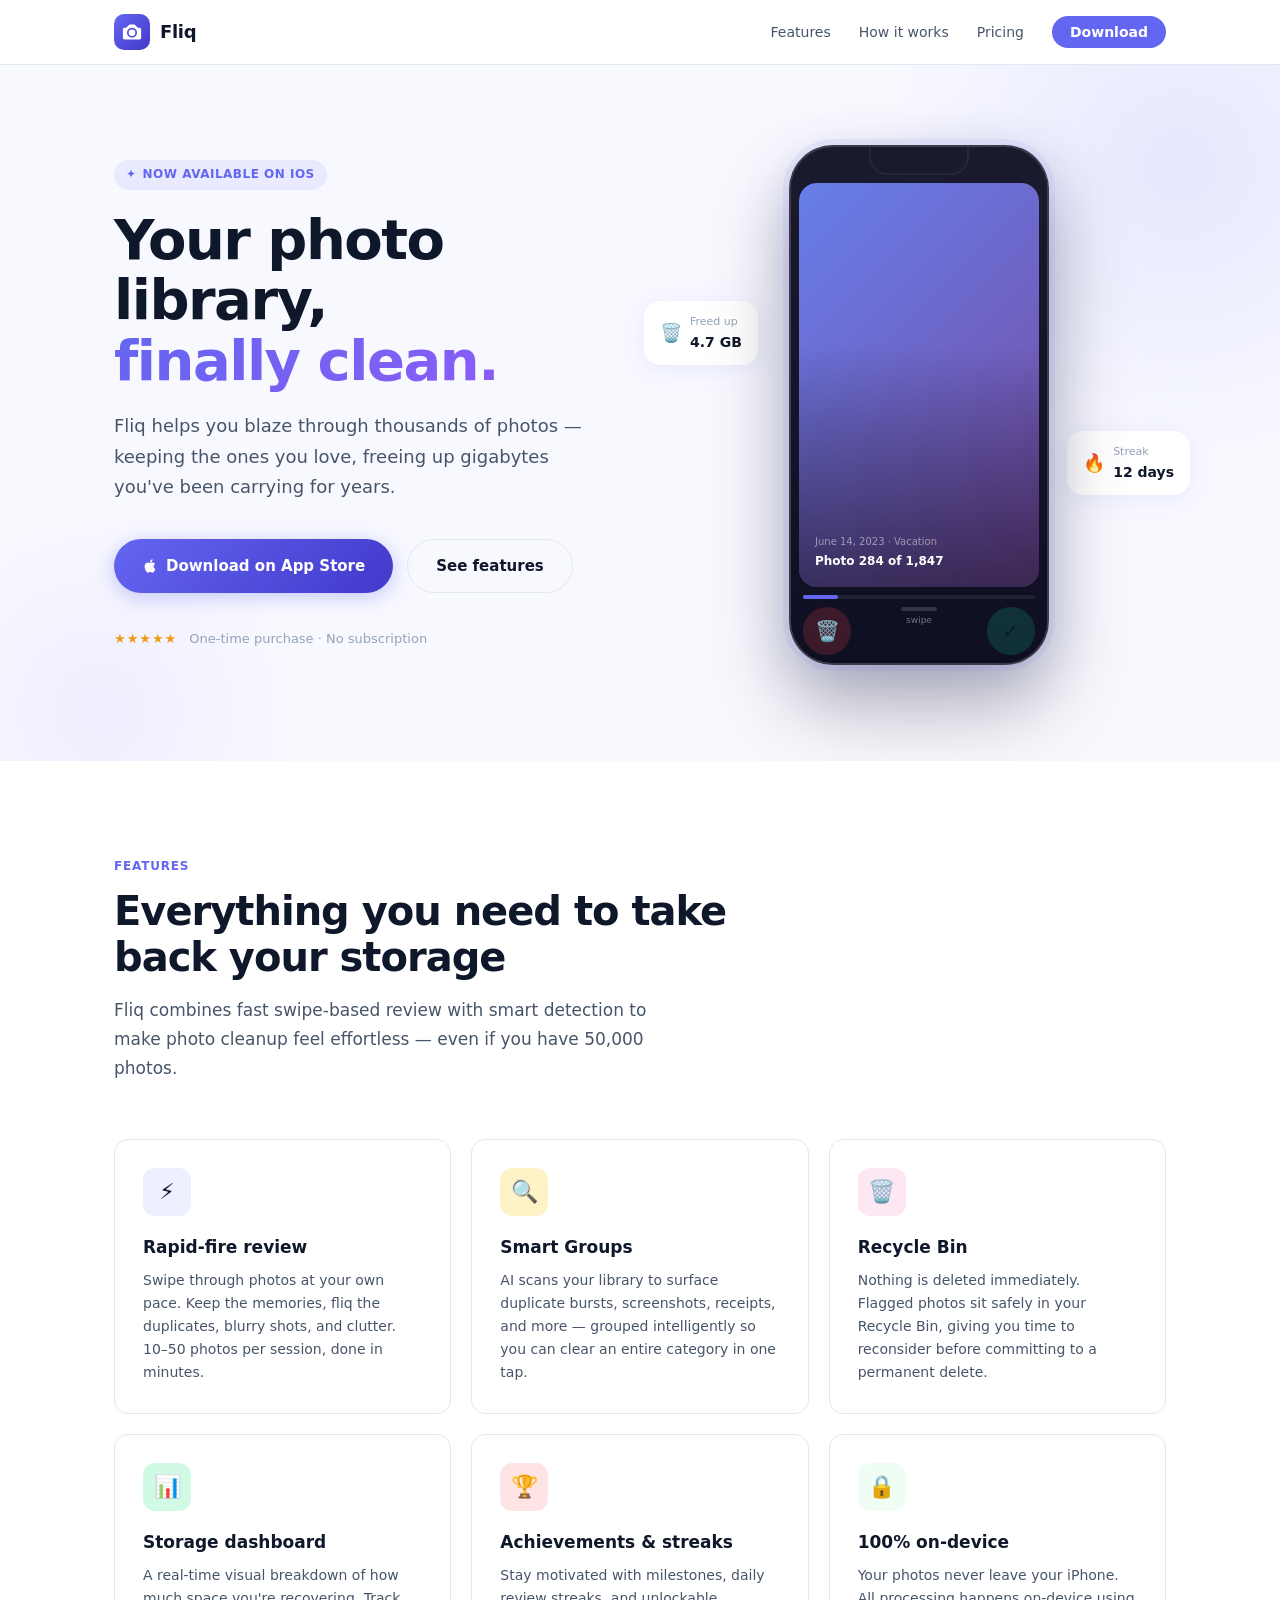
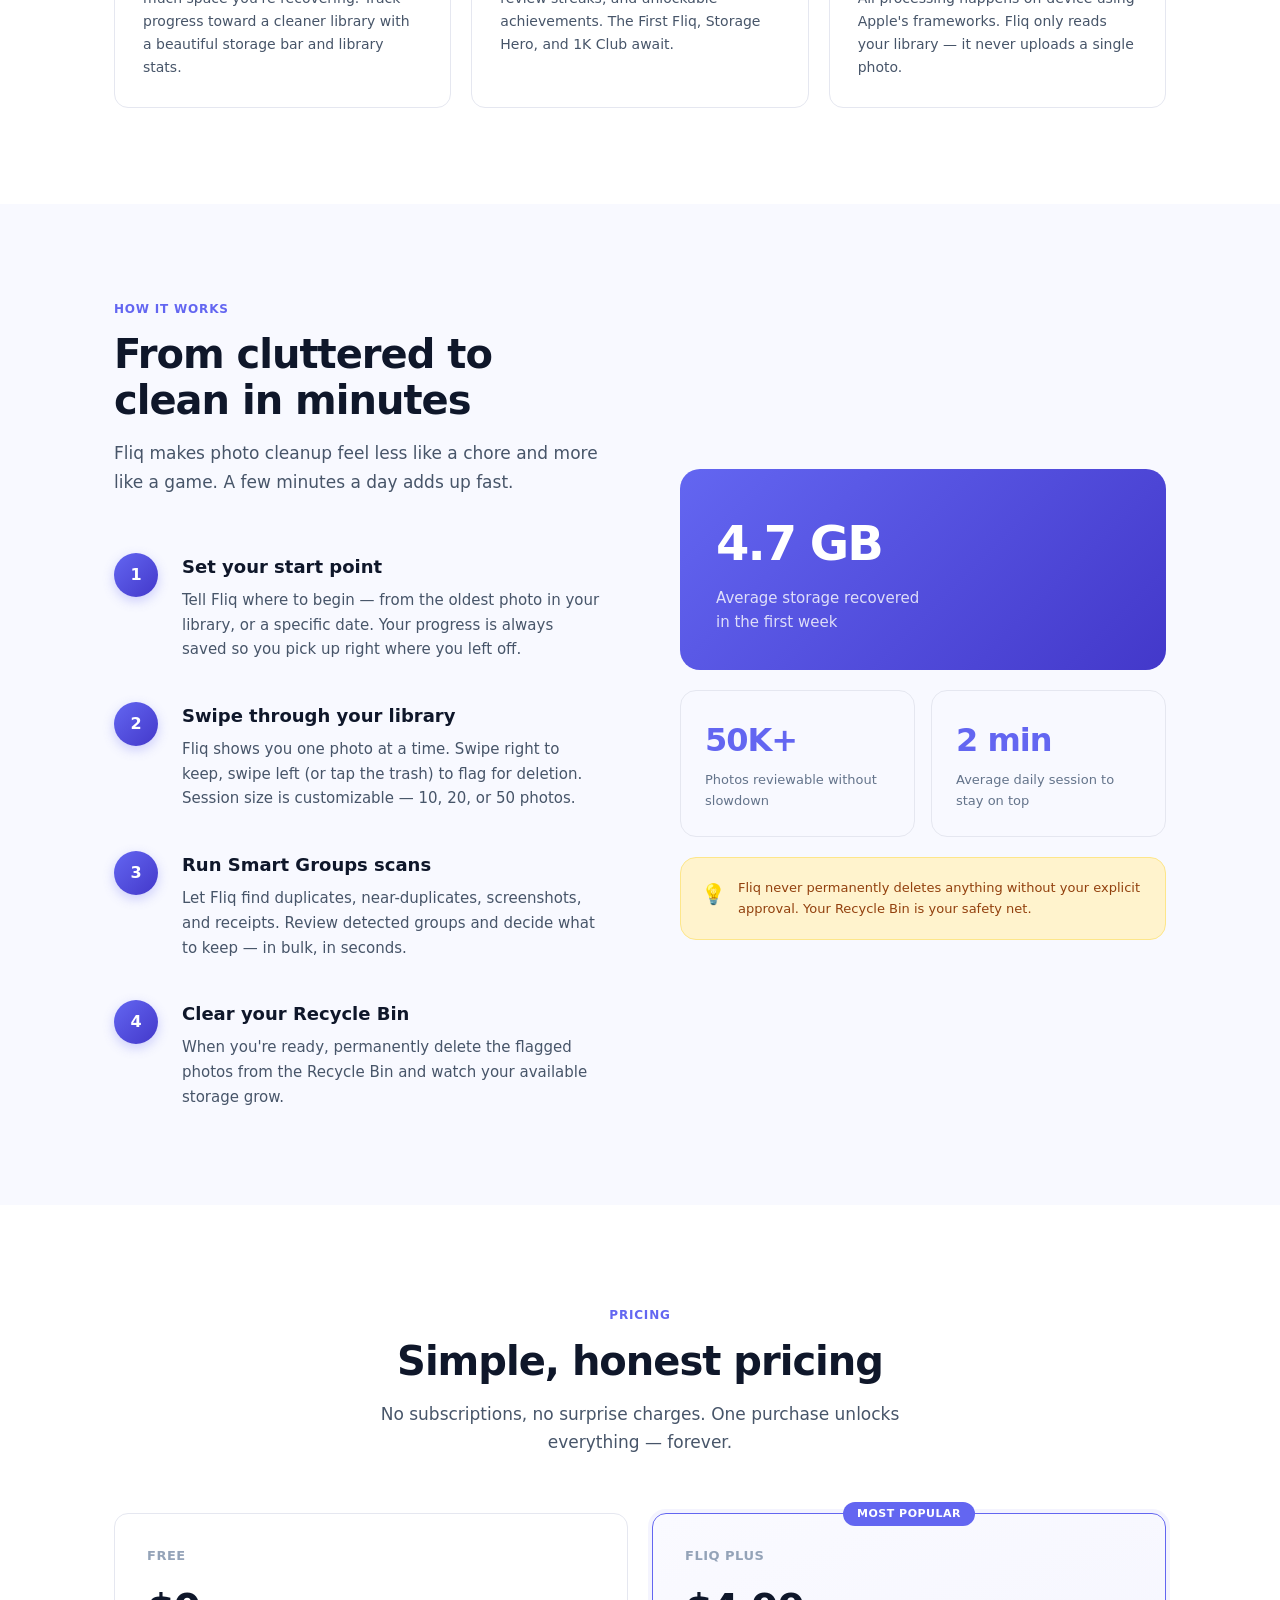
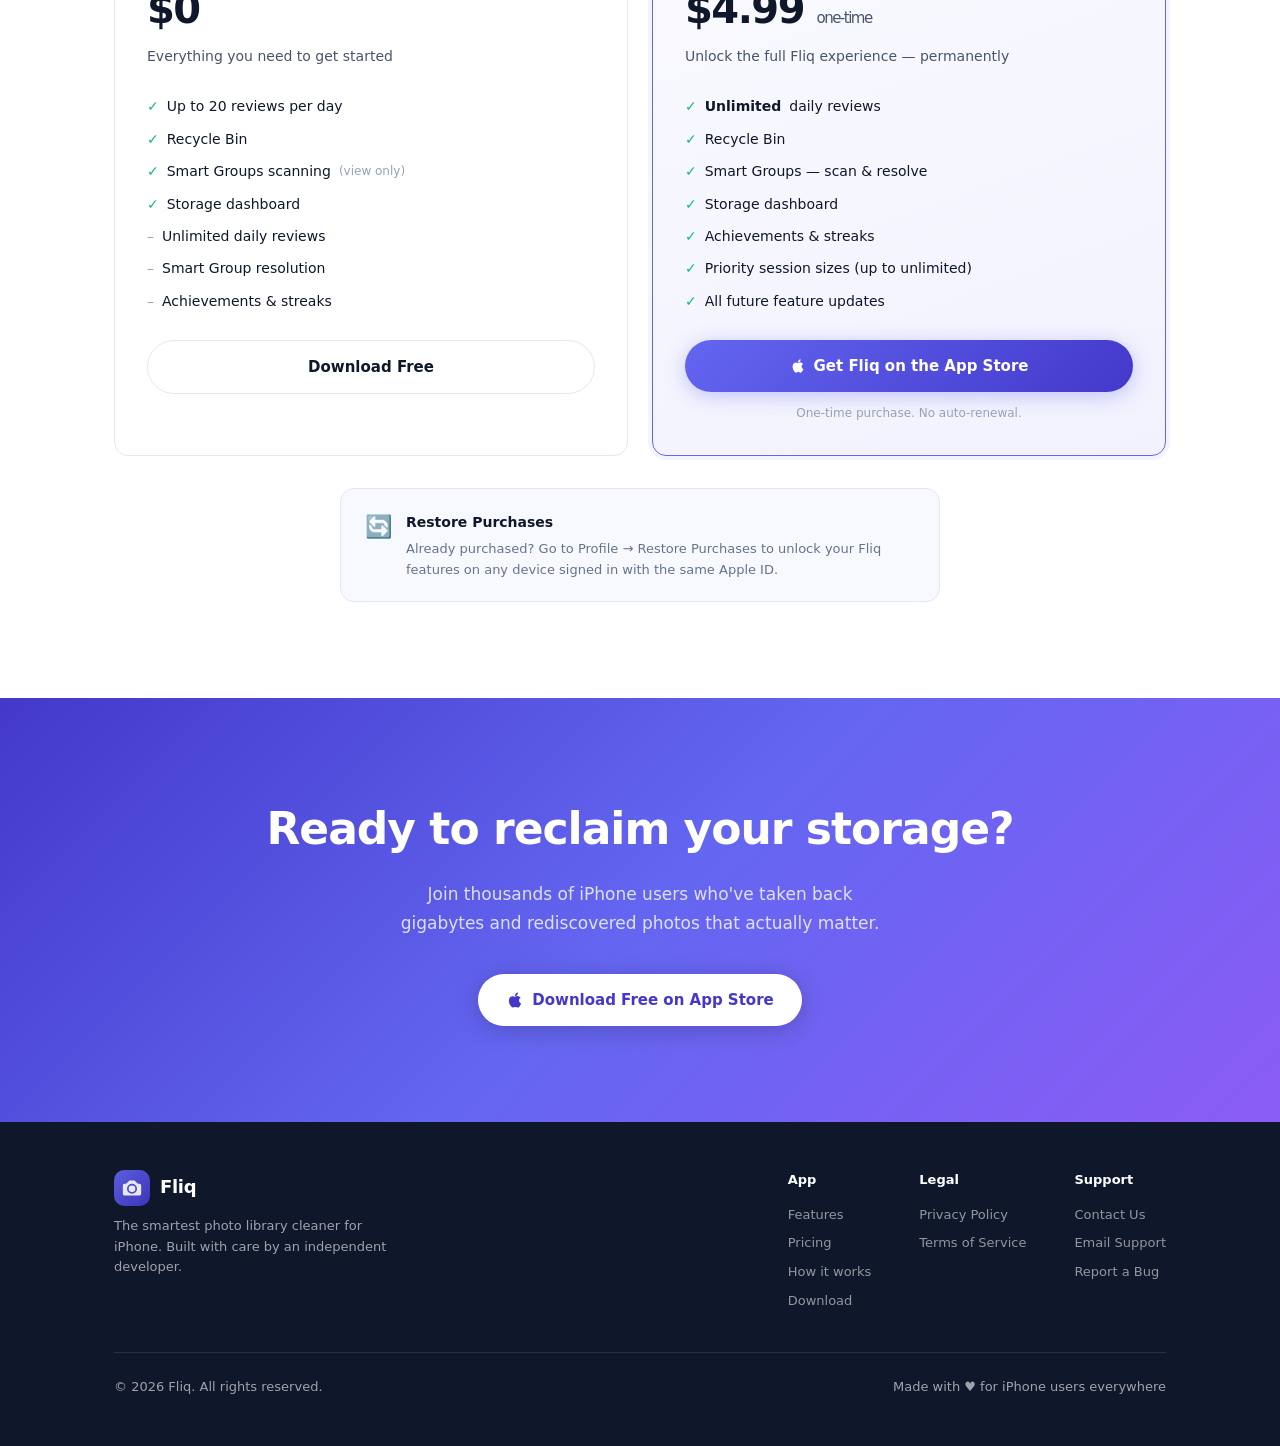
==== commit 752fb5cb: "Update free tier copy from 50 to 20 reviews per day Co-Authored-By: Claude Sonnet 4.5 <noreply@anthr" ====
--- a/index.html
+++ b/index.html
@@ -234,7 +234,7 @@
         <div class="pricing-price">$0</div>
         <div class="pricing-desc">Everything you need to get started</div>
         <ul class="pricing-features">
-          <li><span class="check">✓</span> Up to 50 reviews per day</li>
+          <li><span class="check">✓</span> Up to 20 reviews per day</li>
           <li><span class="check">✓</span> Recycle Bin</li>
           <li><span class="check">✓</span> Smart Groups scanning <span class="lock">(view only)</span></li>
           <li><span class="check">✓</span> Storage dashboard</li>
@@ -248,7 +248,7 @@
       <!-- Paid tier -->
       <div class="pricing-card featured">
         <div class="pricing-badge">Most Popular</div>
-        <div class="pricing-tier">Fliq</div>
+        <div class="pricing-tier">Fliq Plus</div>
         <div class="pricing-price">$4.99 <span>one-time</span></div>
         <div class="pricing-desc">Unlock the full Fliq experience — permanently</div>
         <ul class="pricing-features">
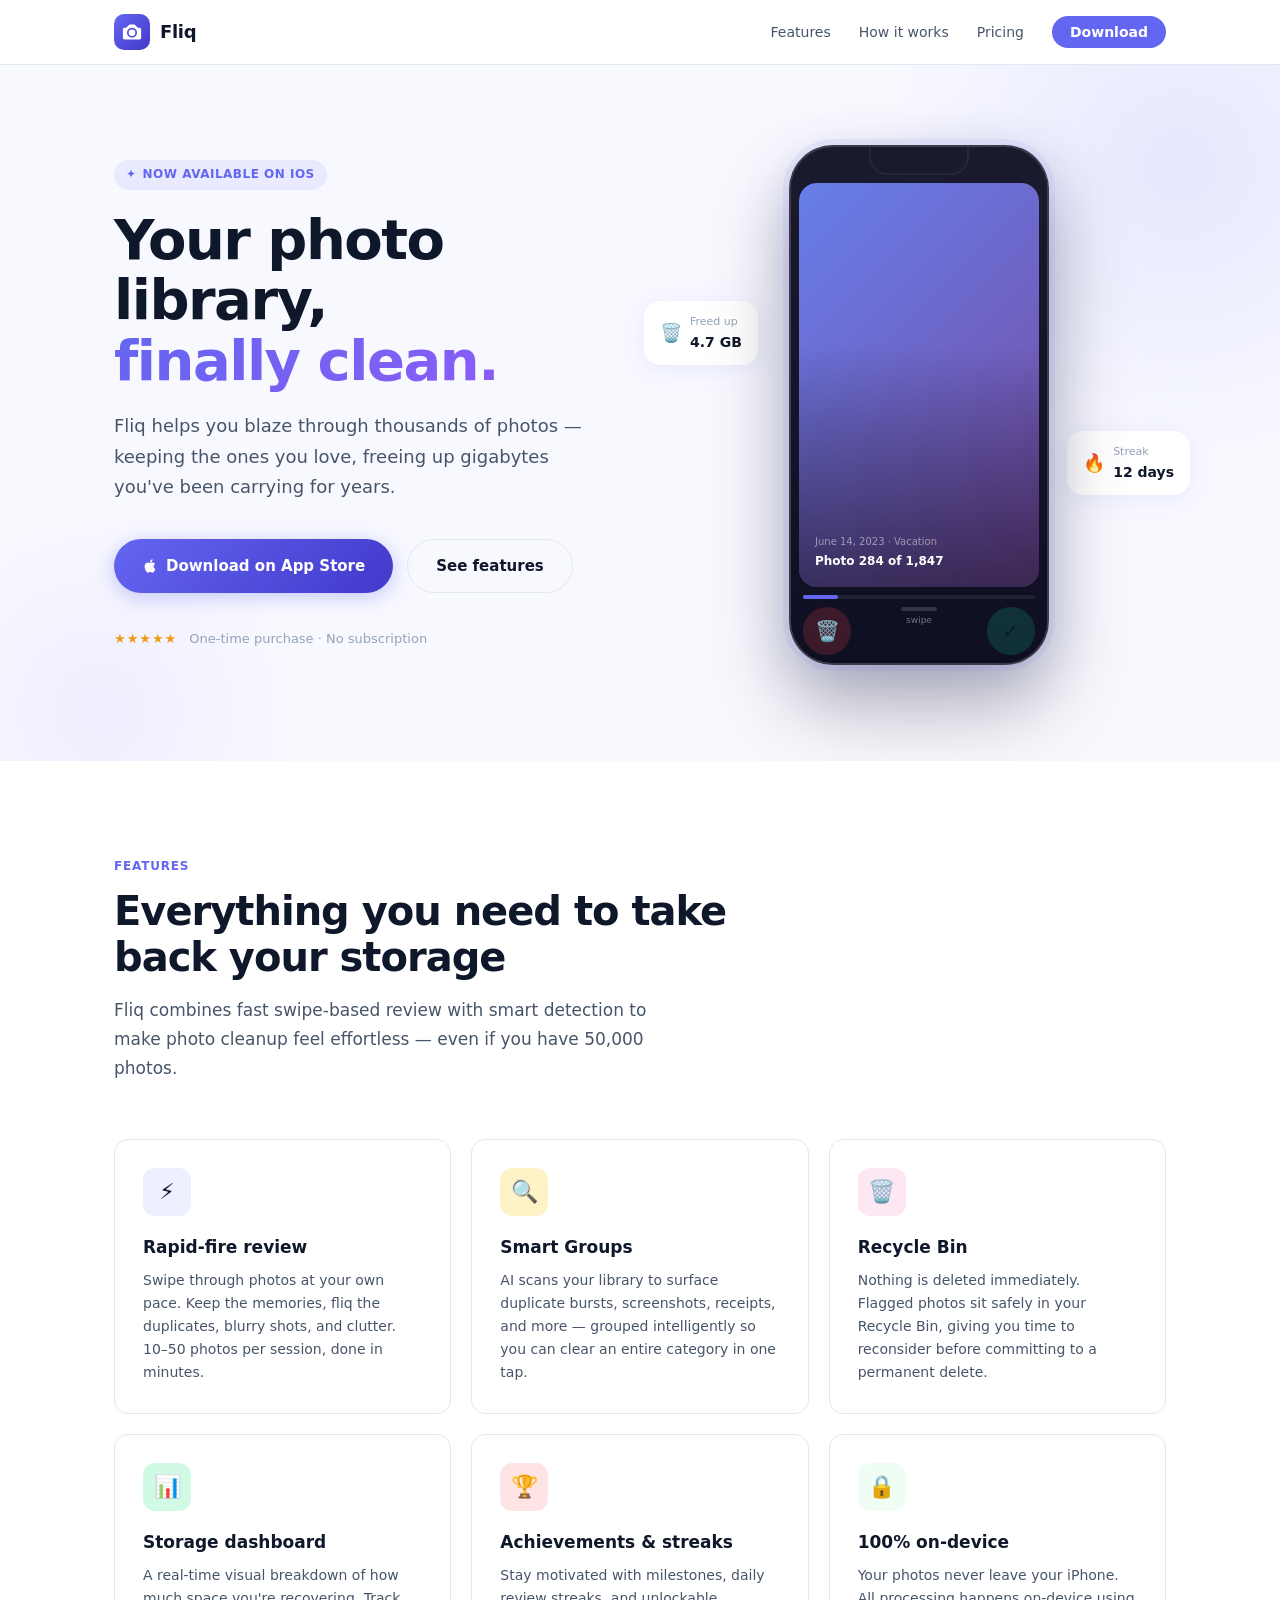
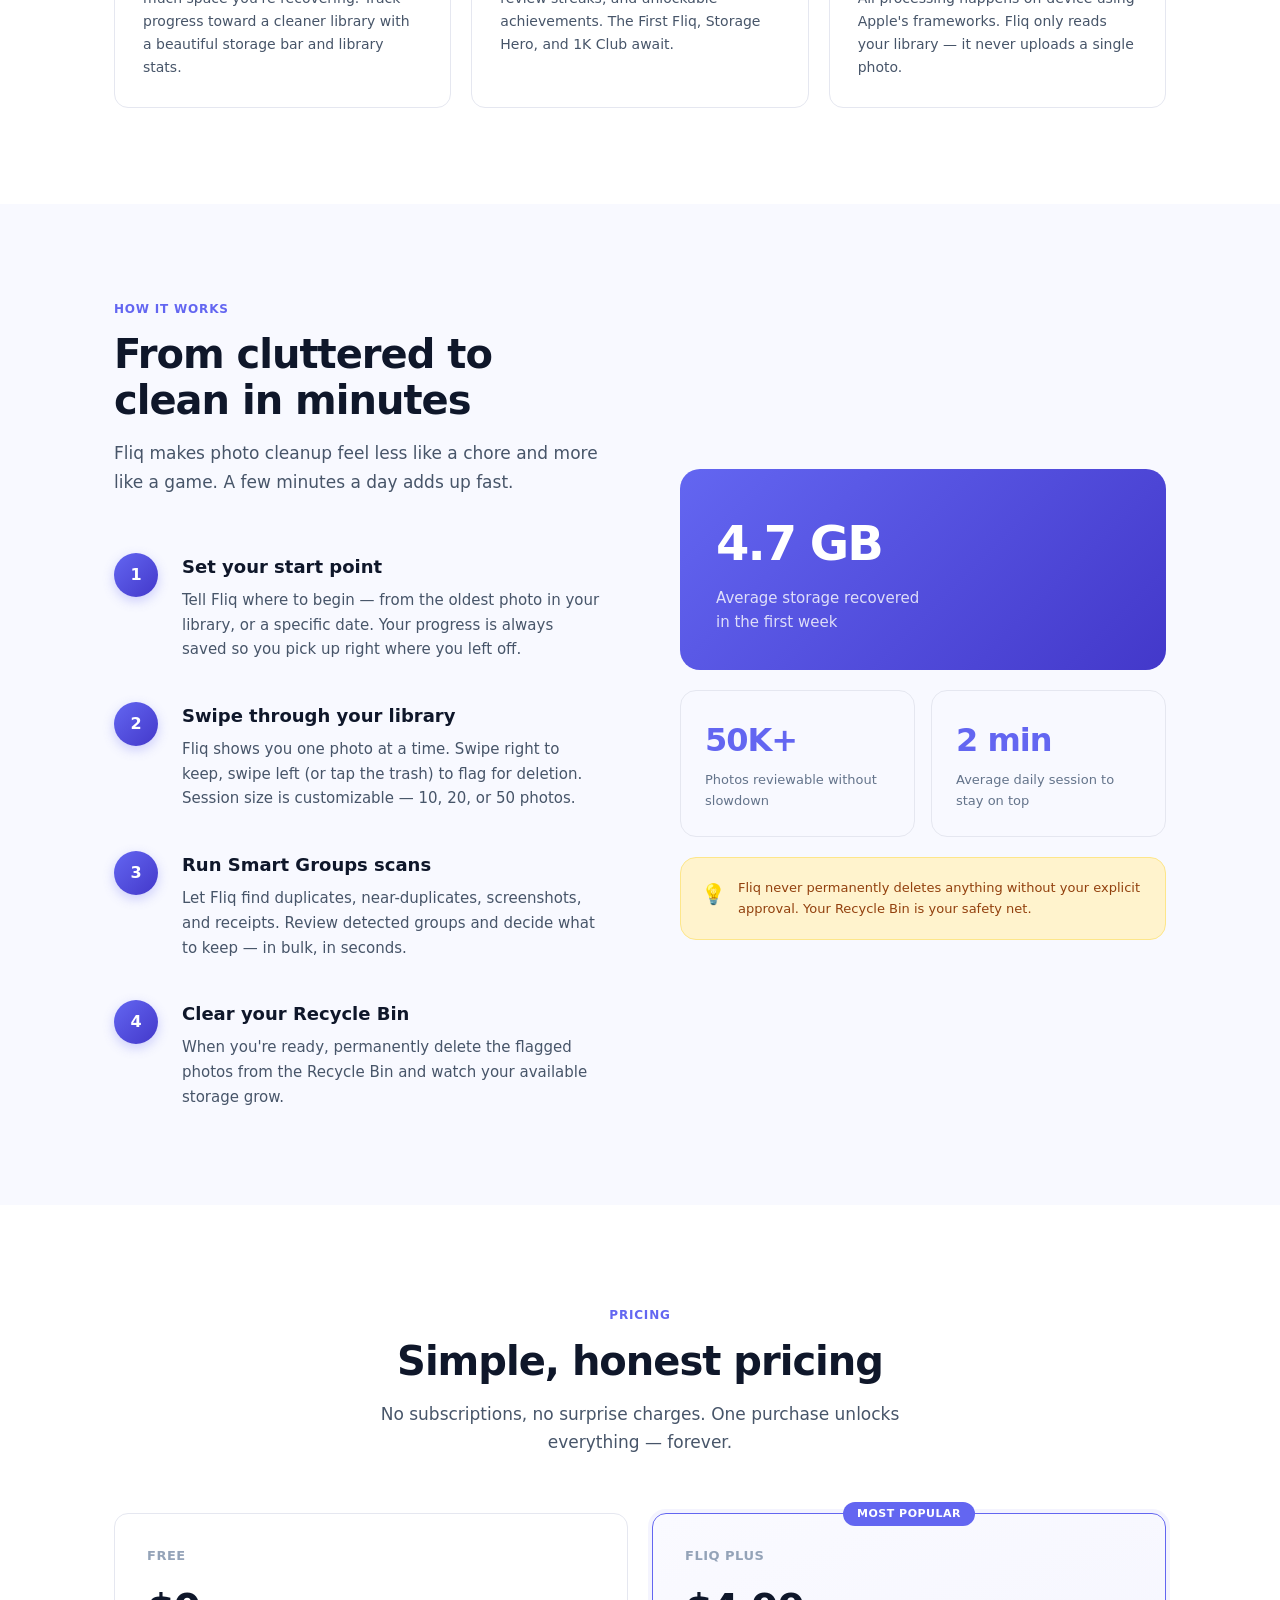
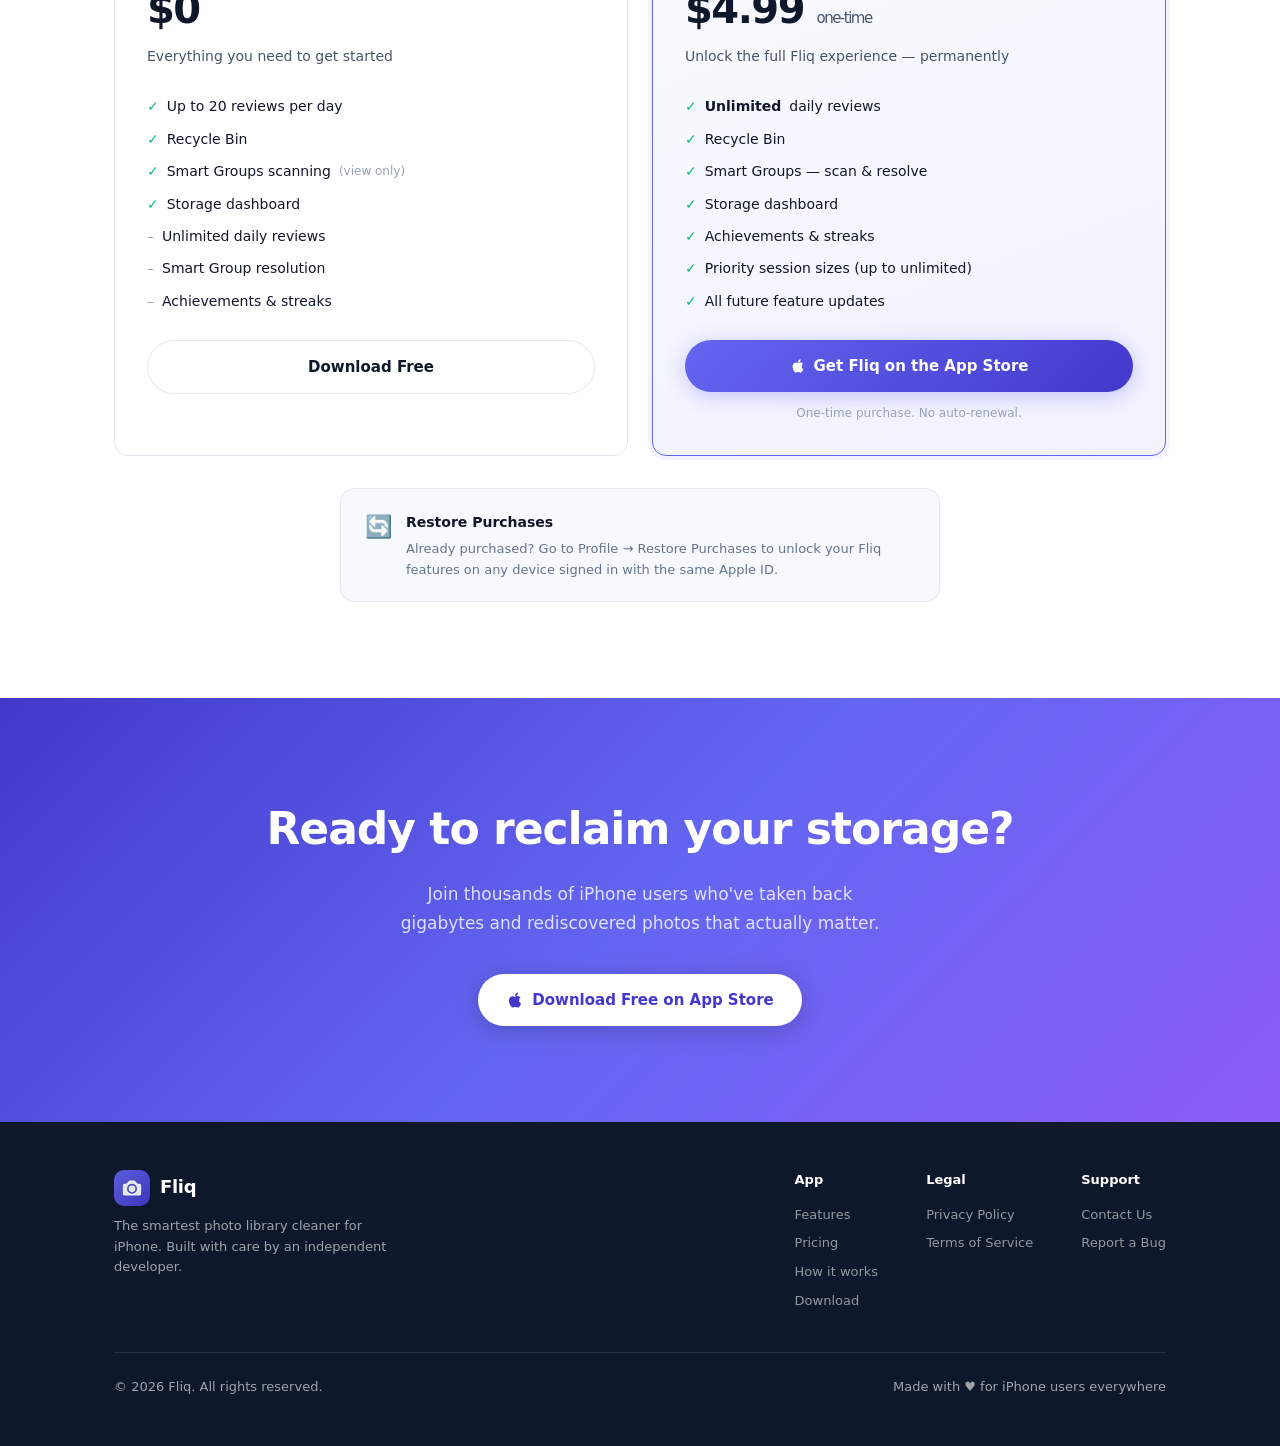
==== commit 105acb0b: "Remove non-existent support email from footer Co-Authored-By: Claude Sonnet 4.5 <noreply@anthropic.c" ====
--- a/index.html
+++ b/index.html
@@ -319,7 +319,6 @@
         <div class="footer-links-col">
           <h4>Support</h4>
           <a href="contact.html">Contact Us</a>
-          <a href="mailto:support@getfliq.app">Email Support</a>
           <a href="https://github.com/brianlowen/Fliq/issues">Report a Bug</a>
         </div>
       </div>
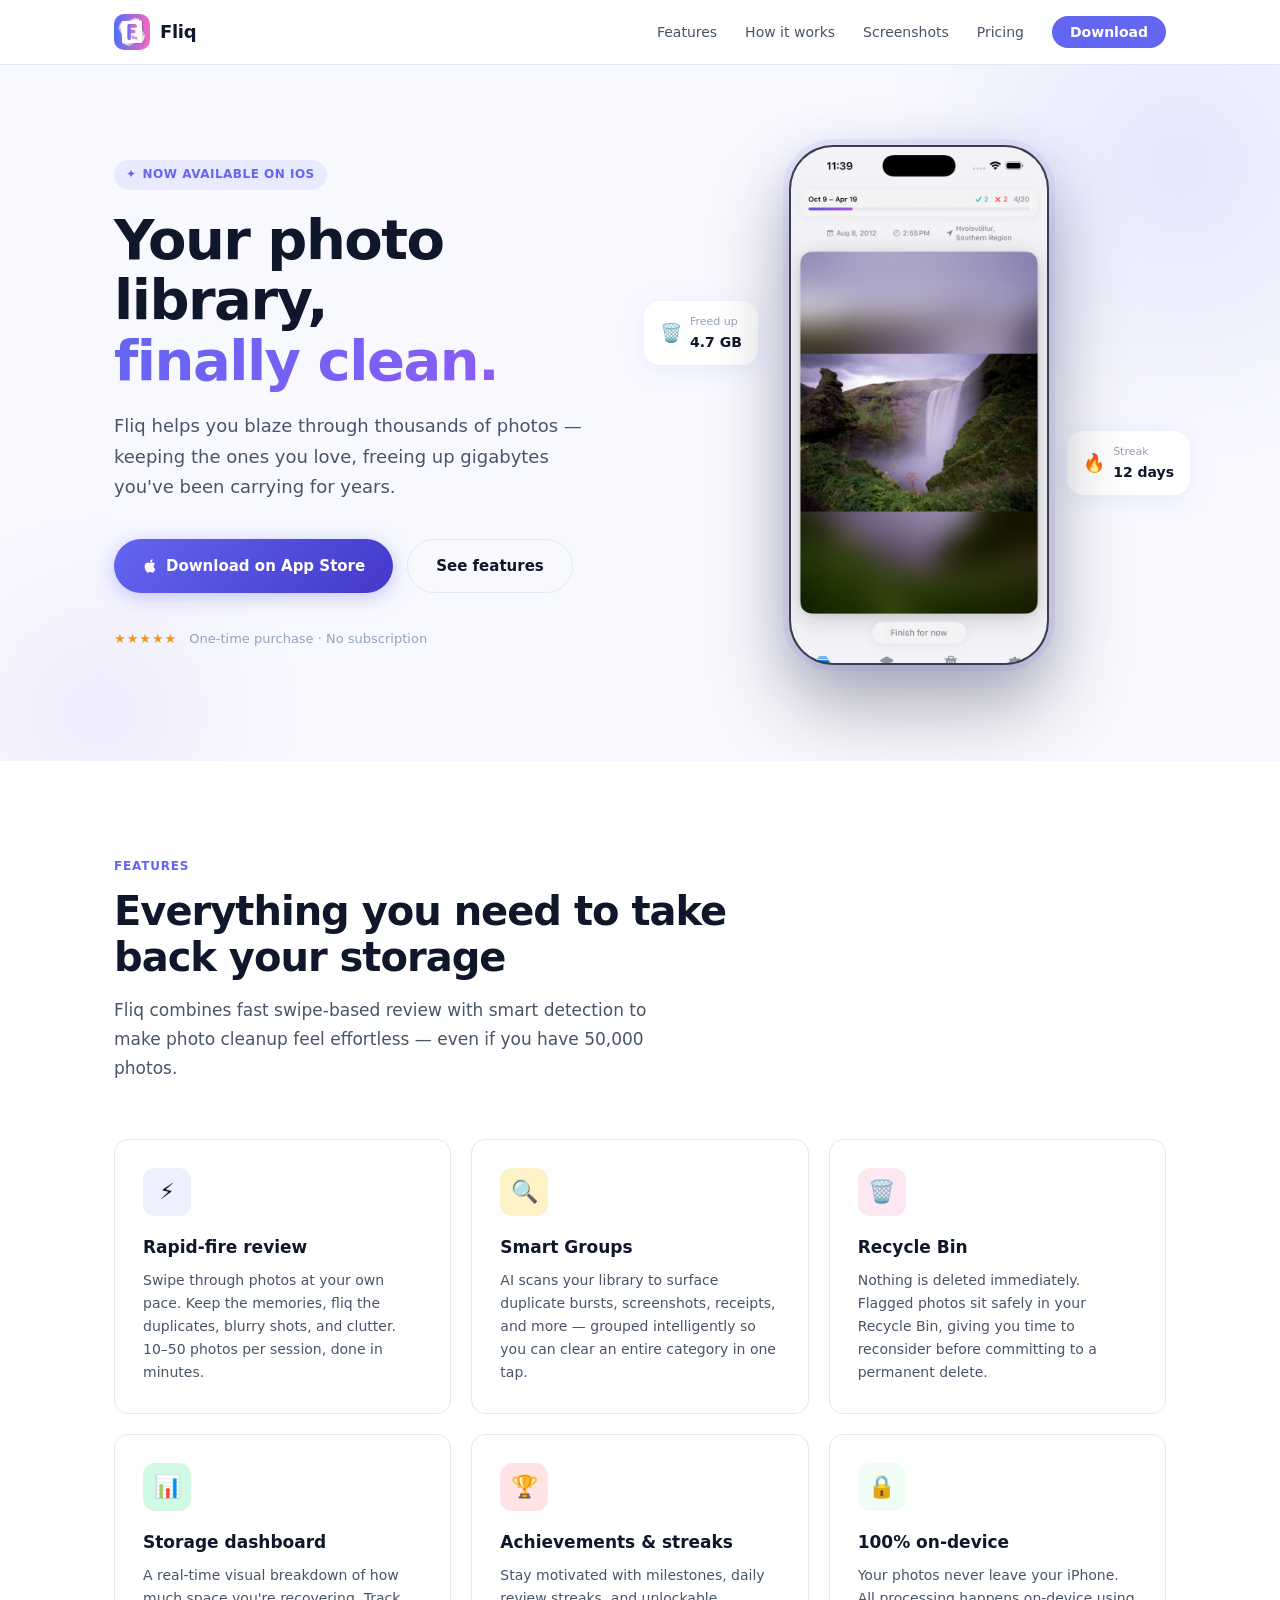
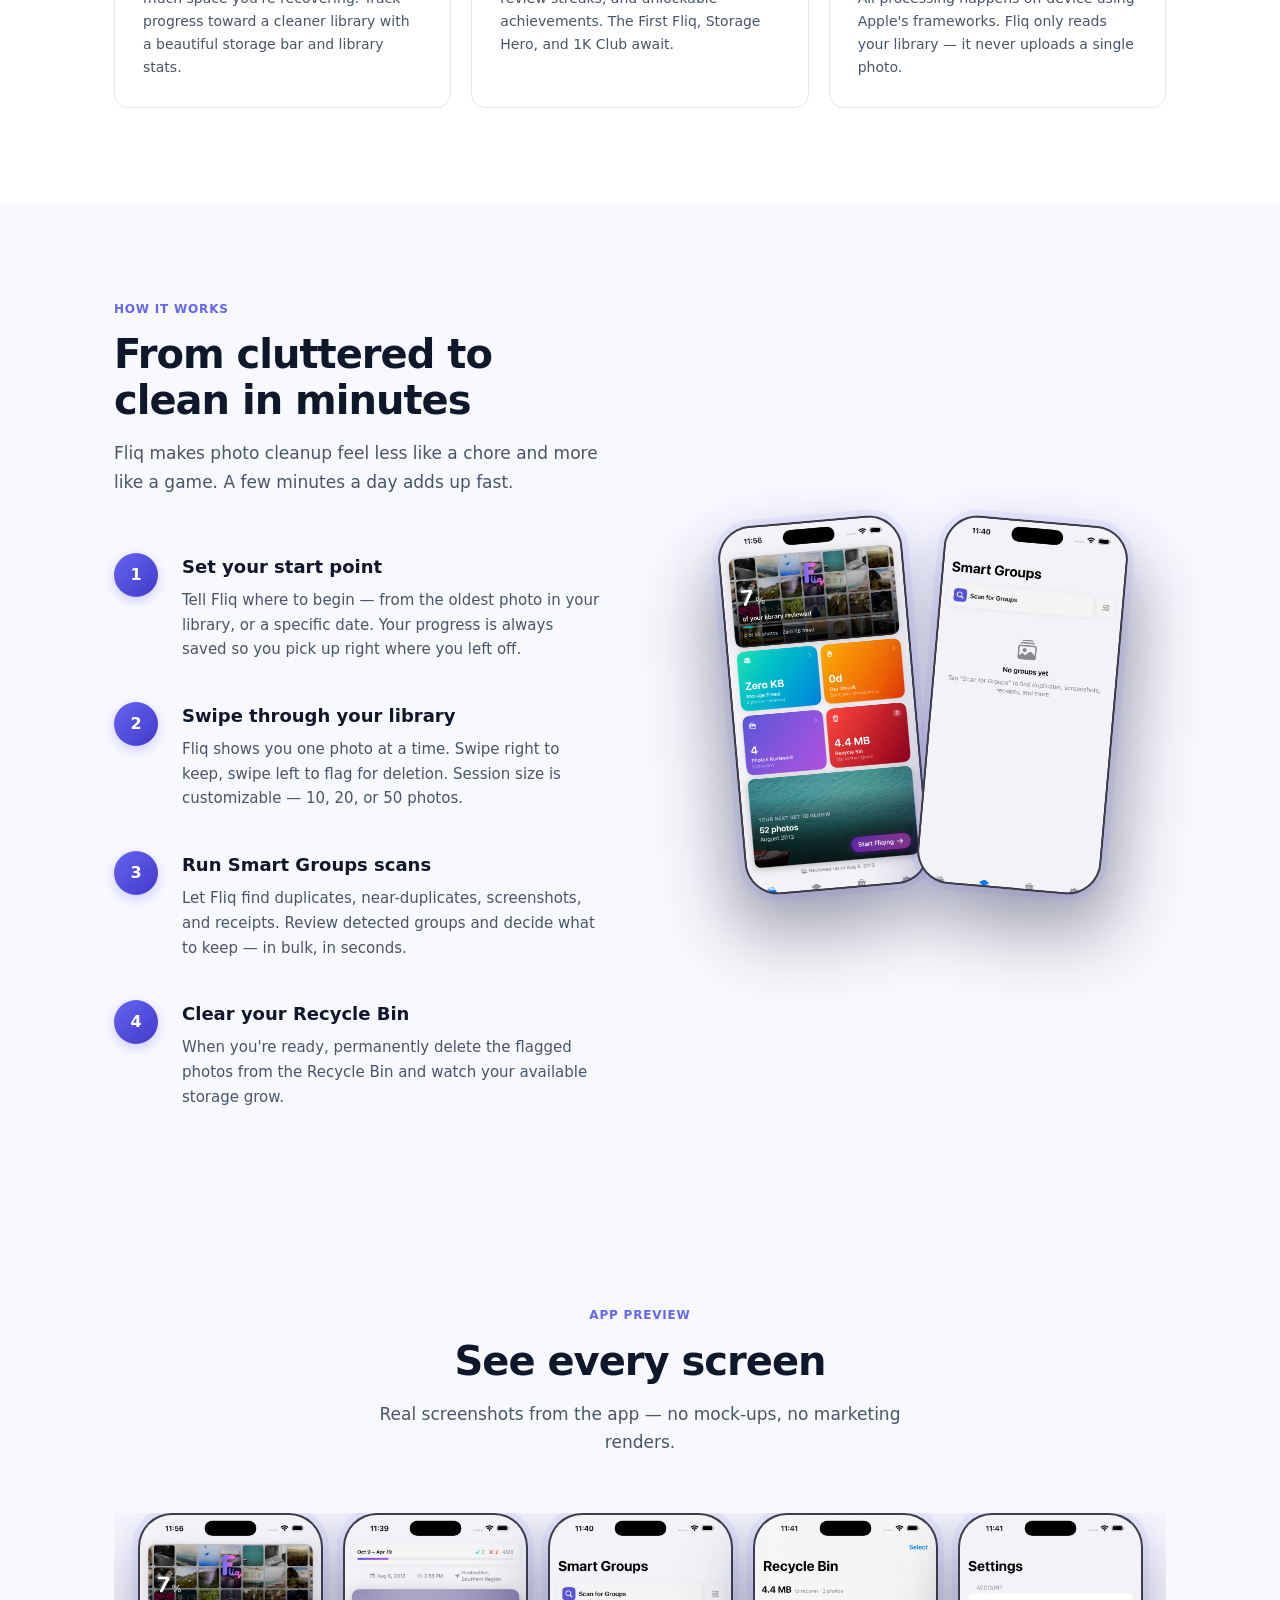
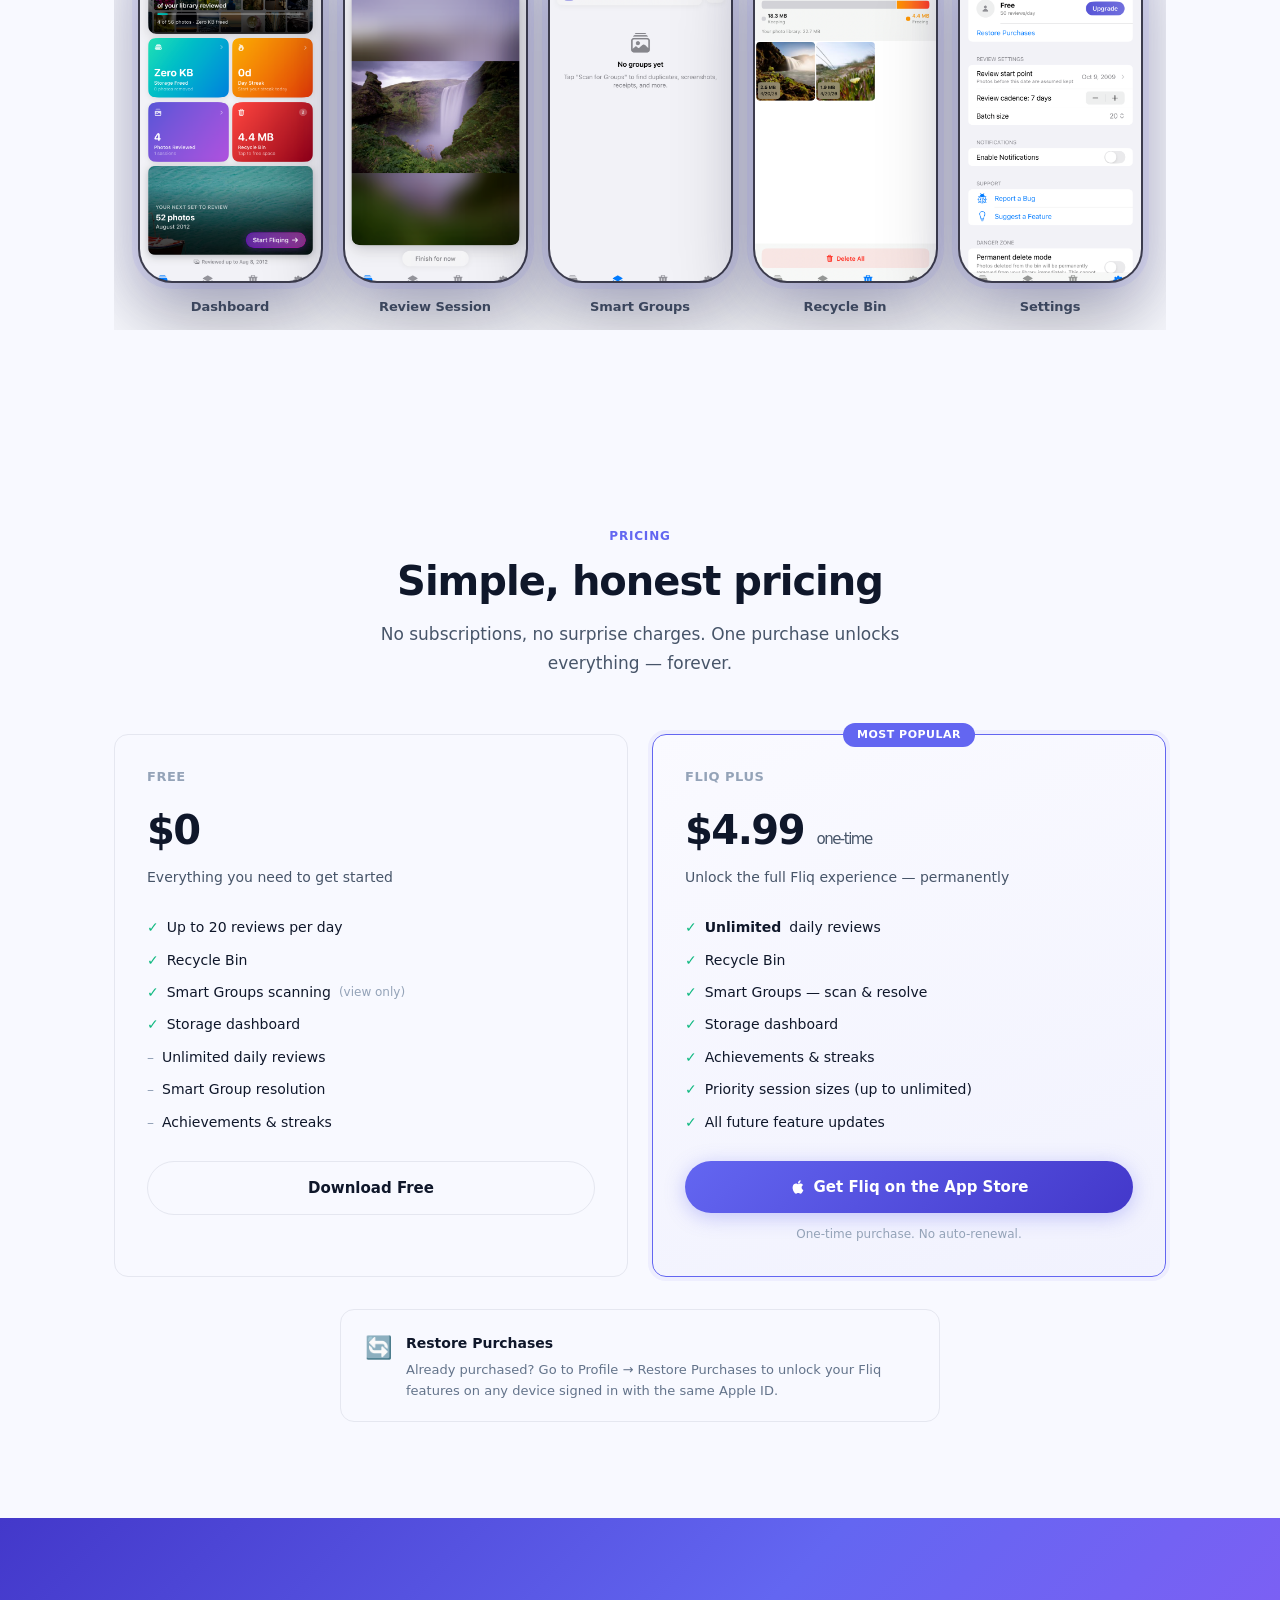
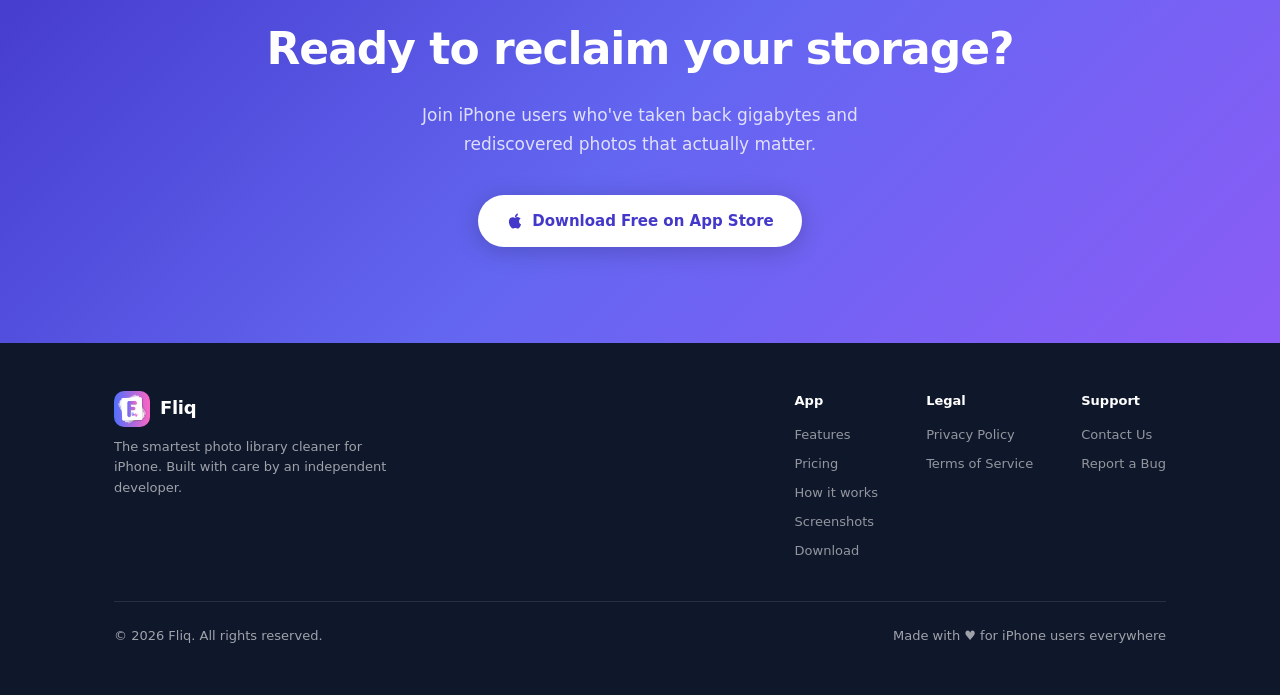
==== commit b57756a4: "Add real app screenshots and icon to website Replaces SVG placeholder art with actual App Store subm" ====
--- a/index.html
+++ b/index.html
@@ -7,6 +7,7 @@
   <meta name="description" content="Fliq is the fastest way to clean up your iPhone photo library. Swipe to keep or delete, find duplicates with Smart Groups, and reclaim gigabytes of storage." />
   <meta property="og:title" content="Fliq — Reclaim Your Photo Library" />
   <meta property="og:description" content="The smartest photo library cleaner for iPhone." />
+  <meta property="og:image" content="images/screen-dashboard.png" />
   <meta property="og:type" content="website" />
   <link rel="stylesheet" href="style.css" />
 </head>
@@ -16,14 +17,13 @@
 <nav>
   <div class="nav-inner">
     <a class="nav-logo" href="index.html">
-      <div class="nav-logo-icon">
-        <svg viewBox="0 0 24 24"><path d="M9 3L5 7H3a2 2 0 0 0-2 2v10a2 2 0 0 0 2 2h18a2 2 0 0 0 2-2V9a2 2 0 0 0-2-2h-2l-4-4H9zm3 4a6 6 0 1 1 0 12A6 6 0 0 1 12 7zm0 2a4 4 0 1 0 0 8 4 4 0 0 0 0-8z"/></svg>
-      </div>
+      <img src="images/app-icon.png" alt="Fliq" class="nav-logo-img">
       <span>Fliq</span>
     </a>
     <ul class="nav-links">
       <li><a href="#features">Features</a></li>
       <li><a href="#how-it-works">How it works</a></li>
+      <li><a href="#screenshots">Screenshots</a></li>
       <li><a href="#pricing">Pricing</a></li>
       <li><a href="#" class="btn-nav">Download</a></li>
     </ul>
@@ -70,34 +70,9 @@
         </div>
       </div>
 
-      <!-- Phone mockup -->
+      <!-- Real screenshot in phone frame -->
       <div class="phone-frame">
-        <div class="phone-notch"></div>
-        <div class="phone-screen">
-          <!-- Photo card -->
-          <div class="photo-card" style="flex:1;background:linear-gradient(135deg,#667eea,#764ba2)">
-            <div class="photo-card-gradient"></div>
-            <div class="photo-card-inner">
-              <div class="photo-date" style="color:rgba(255,255,255,.7);font-size:10px">June 14, 2023 · Vacation</div>
-              <div class="photo-count" style="color:#fff;font-size:12px;font-weight:600">Photo 284 of 1,847</div>
-            </div>
-          </div>
-
-          <!-- Mini progress bar -->
-          <div style="background:rgba(255,255,255,.07);border-radius:6px;height:4px;margin:0 4px">
-            <div style="width:15%;height:100%;background:var(--accent);border-radius:6px"></div>
-          </div>
-
-          <!-- Swipe actions row -->
-          <div class="swipe-actions">
-            <div class="swipe-btn delete">🗑️</div>
-            <div style="display:flex;flex-direction:column;align-items:center;gap:2px">
-              <div style="width:36px;height:4px;background:rgba(255,255,255,.15);border-radius:2px"></div>
-              <div style="font-size:9px;color:rgba(255,255,255,.4)">swipe</div>
-            </div>
-            <div class="swipe-btn keep">✓</div>
-          </div>
-        </div>
+        <img src="images/screen-review.png" alt="Fliq review interface" class="phone-screenshot">
       </div>
     </div>
   </div>
@@ -173,7 +148,7 @@
             <div class="step-num">2</div>
             <div class="step-content">
               <h3>Swipe through your library</h3>
-              <p>Fliq shows you one photo at a time. Swipe right to keep, swipe left (or tap the trash) to flag for deletion. Session size is customizable — 10, 20, or 50 photos.</p>
+              <p>Fliq shows you one photo at a time. Swipe right to keep, swipe left to flag for deletion. Session size is customizable — 10, 20, or 50 photos.</p>
             </div>
           </div>
           <div class="step">
@@ -193,26 +168,58 @@
         </div>
       </div>
 
-      <!-- Stats block -->
-      <div style="display:flex;flex-direction:column;gap:20px">
-        <div style="background:linear-gradient(135deg,#6366f1,#4338ca);border-radius:20px;padding:36px;color:#fff">
-          <div style="font-size:48px;font-weight:800;letter-spacing:-2px">4.7 GB</div>
-          <div style="font-size:15px;opacity:.8;margin-top:4px">Average storage recovered<br>in the first week</div>
-        </div>
-        <div style="display:grid;grid-template-columns:1fr 1fr;gap:16px">
-          <div style="background:#f8f9ff;border:1px solid #e5e7f0;border-radius:16px;padding:24px">
-            <div style="font-size:32px;font-weight:800;color:#6366f1;letter-spacing:-1px">50K+</div>
-            <div style="font-size:13px;color:#64748b;margin-top:4px">Photos reviewable without slowdown</div>
-          </div>
-          <div style="background:#f8f9ff;border:1px solid #e5e7f0;border-radius:16px;padding:24px">
-            <div style="font-size:32px;font-weight:800;color:#6366f1;letter-spacing:-1px">2 min</div>
-            <div style="font-size:13px;color:#64748b;margin-top:4px">Average daily session to stay on top</div>
-          </div>
-        </div>
-        <div style="background:#fff3cd;border:1px solid #fde68a;border-radius:16px;padding:20px;display:flex;gap:12px;align-items:flex-start">
-          <span style="font-size:20px">💡</span>
-          <p style="font-size:13px;color:#92400e;margin:0;line-height:1.6">Fliq never permanently deletes anything without your explicit approval. Your Recycle Bin is your safety net.</p>
-        </div>
+      <!-- Real screenshots cluster -->
+      <div class="how-it-works-screens">
+        <div class="phone-frame phone-frame-sm phone-tilt-left">
+          <img src="images/screen-dashboard.png" alt="Fliq dashboard" class="phone-screenshot">
+        </div>
+        <div class="phone-frame phone-frame-sm phone-tilt-right">
+          <img src="images/screen-smart-groups.png" alt="Fliq Smart Groups" class="phone-screenshot">
+        </div>
+      </div>
+    </div>
+  </div>
+</section>
+
+<!-- ── Screenshots ────────────────────────────────────────────────────────── -->
+<section id="screenshots" style="background:var(--surface-2)">
+  <div class="container">
+    <div style="text-align:center;margin-bottom:56px">
+      <div class="section-tag" style="display:inline-block">App Preview</div>
+      <h2 class="section-title">See every screen</h2>
+      <p class="section-sub" style="margin:0 auto">Real screenshots from the app — no mock-ups, no marketing renders.</p>
+    </div>
+
+    <div class="screenshots-strip">
+      <div class="screenshot-card">
+        <div class="phone-frame phone-frame-sm">
+          <img src="images/screen-dashboard.png" alt="Dashboard" class="phone-screenshot">
+        </div>
+        <p class="screenshot-label">Dashboard</p>
+      </div>
+      <div class="screenshot-card">
+        <div class="phone-frame phone-frame-sm">
+          <img src="images/screen-review.png" alt="Review" class="phone-screenshot">
+        </div>
+        <p class="screenshot-label">Review Session</p>
+      </div>
+      <div class="screenshot-card">
+        <div class="phone-frame phone-frame-sm">
+          <img src="images/screen-smart-groups.png" alt="Smart Groups" class="phone-screenshot">
+        </div>
+        <p class="screenshot-label">Smart Groups</p>
+      </div>
+      <div class="screenshot-card">
+        <div class="phone-frame phone-frame-sm">
+          <img src="images/screen-recycle-bin.png" alt="Recycle Bin" class="phone-screenshot">
+        </div>
+        <p class="screenshot-label">Recycle Bin</p>
+      </div>
+      <div class="screenshot-card">
+        <div class="phone-frame phone-frame-sm">
+          <img src="images/screen-settings.png" alt="Settings" class="phone-screenshot">
+        </div>
+        <p class="screenshot-label">Settings</p>
       </div>
     </div>
   </div>
@@ -282,7 +289,7 @@
 <section style="background:linear-gradient(135deg,#4338ca 0%,#6366f1 50%,#8b5cf6 100%);padding:96px 0">
   <div class="container" style="text-align:center">
     <h2 style="font-size:clamp(28px,4vw,44px);font-weight:800;color:#fff;letter-spacing:-1px;margin-bottom:16px">Ready to reclaim your storage?</h2>
-    <p style="font-size:17px;color:rgba(255,255,255,.8);margin-bottom:36px;max-width:480px;margin-left:auto;margin-right:auto;line-height:1.7">Join thousands of iPhone users who've taken back gigabytes and rediscovered photos that actually matter.</p>
+    <p style="font-size:17px;color:rgba(255,255,255,.8);margin-bottom:36px;max-width:480px;margin-left:auto;margin-right:auto;line-height:1.7">Join iPhone users who've taken back gigabytes and rediscovered photos that actually matter.</p>
     <a href="#" class="btn" style="background:#fff;color:#4338ca;font-weight:700;box-shadow:0 4px 24px rgba(0,0,0,.2)">
       <svg width="18" height="18" viewBox="0 0 24 24" fill="#4338ca"><path d="M18.71 19.5c-.83 1.24-1.71 2.45-3.05 2.47-1.34.03-1.77-.79-3.29-.79-1.53 0-2 .77-3.27.82-1.31.05-2.3-1.32-3.14-2.53C4.25 17 2.94 12.45 4.7 9.39c.87-1.52 2.43-2.48 4.12-2.51 1.28-.02 2.5.87 3.29.87.78 0 2.26-1.07 3.8-.91.65.03 2.47.26 3.64 1.98-.09.06-2.17 1.28-2.15 3.81.03 3.02 2.65 4.03 2.68 4.04-.03.07-.42 1.44-1.38 2.83M13 3.5c.73-.83 1.94-1.46 2.94-1.5.13 1.17-.34 2.35-1.04 3.19-.69.85-1.83 1.51-2.95 1.42-.15-1.15.41-2.35 1.05-3.11z"/></svg>
       Download Free on App Store
@@ -296,9 +303,7 @@
     <div class="footer-top">
       <div class="footer-brand">
         <a class="nav-logo" href="index.html">
-          <div class="nav-logo-icon">
-            <svg viewBox="0 0 24 24"><path d="M9 3L5 7H3a2 2 0 0 0-2 2v10a2 2 0 0 0 2 2h18a2 2 0 0 0 2-2V9a2 2 0 0 0-2-2h-2l-4-4H9zm3 4a6 6 0 1 1 0 12A6 6 0 0 1 12 7zm0 2a4 4 0 1 0 0 8 4 4 0 0 0 0-8z"/></svg>
-          </div>
+          <img src="images/app-icon.png" alt="Fliq" class="nav-logo-img">
           <span>Fliq</span>
         </a>
         <p>The smartest photo library cleaner for iPhone. Built with care by an independent developer.</p>
@@ -309,6 +314,7 @@
           <a href="#features">Features</a>
           <a href="#pricing">Pricing</a>
           <a href="#how-it-works">How it works</a>
+          <a href="#screenshots">Screenshots</a>
           <a href="#">Download</a>
         </div>
         <div class="footer-links-col">
--- a/style.css
+++ b/style.css
@@ -475,6 +475,78 @@
 
 .legal-body .highlight-box p { margin: 0; font-size: 14px; }
 
+/* ── App icon image (nav & footer) ──────────────────────────────────────── */
+
+.nav-logo-img {
+  width: 36px; height: 36px;
+  border-radius: 10px;
+  object-fit: cover;
+  flex-shrink: 0;
+}
+
+/* ── Phone screenshot fill ───────────────────────────────────────────────── */
+
+.phone-screenshot {
+  width: 100%; height: 100%;
+  object-fit: cover;
+  object-position: top center;
+  display: block;
+  flex: 1;
+}
+
+/* ── Small phone frame ───────────────────────────────────────────────────── */
+
+.phone-frame-sm {
+  width: 185px; height: 370px;
+  border-radius: 34px;
+}
+
+/* ── How it works — two-phone cluster ───────────────────────────────────── */
+
+.how-it-works-screens {
+  display: flex;
+  justify-content: center;
+  align-items: center;
+  gap: 14px;
+}
+
+.phone-tilt-left {
+  transform: rotate(-5deg);
+  box-shadow: var(--shadow-lg), 0 0 0 6px rgba(99,102,241,.08), -16px 40px 72px rgba(0,0,0,.32);
+}
+
+.phone-tilt-right {
+  transform: rotate(5deg);
+  box-shadow: var(--shadow-lg), 0 0 0 6px rgba(99,102,241,.08), 16px 40px 72px rgba(0,0,0,.32);
+}
+
+/* ── Screenshots strip ───────────────────────────────────────────────────── */
+
+.screenshots-strip {
+  display: flex;
+  gap: 20px;
+  justify-content: center;
+  align-items: flex-start;
+  overflow-x: auto;
+  padding-bottom: 12px;
+  -webkit-overflow-scrolling: touch;
+}
+
+.screenshot-card {
+  display: flex;
+  flex-direction: column;
+  align-items: center;
+  gap: 14px;
+  flex-shrink: 0;
+}
+
+.screenshot-label {
+  font-size: 13px; font-weight: 600;
+  color: var(--text-2);
+  text-align: center;
+  letter-spacing: -.1px;
+}
+
 /* ── Responsive ──────────────────────────────────────────────────────────── */
 
 @media (max-width: 768px) {
@@ -498,4 +570,25 @@
   .footer-links { flex-wrap: wrap; gap: 32px; }
   .footer-bottom { flex-direction: column; text-align: center; }
   .nav-links { display: none; }
-}
+
+  /* How it works — stack the two phones vertically on mobile */
+  .how-it-works-screens {
+    flex-direction: column;
+    gap: 24px;
+    margin-top: 48px;
+  }
+  .phone-tilt-left  { transform: rotate(-3deg); }
+  .phone-tilt-right { transform: rotate(3deg); }
+
+  /* Screenshots strip — scroll on mobile */
+  .screenshots-strip {
+    justify-content: flex-start;
+    padding-left: 24px;
+    padding-right: 24px;
+  }
+
+  .phone-frame-sm {
+    width: 150px; height: 300px;
+    border-radius: 28px;
+  }
+}
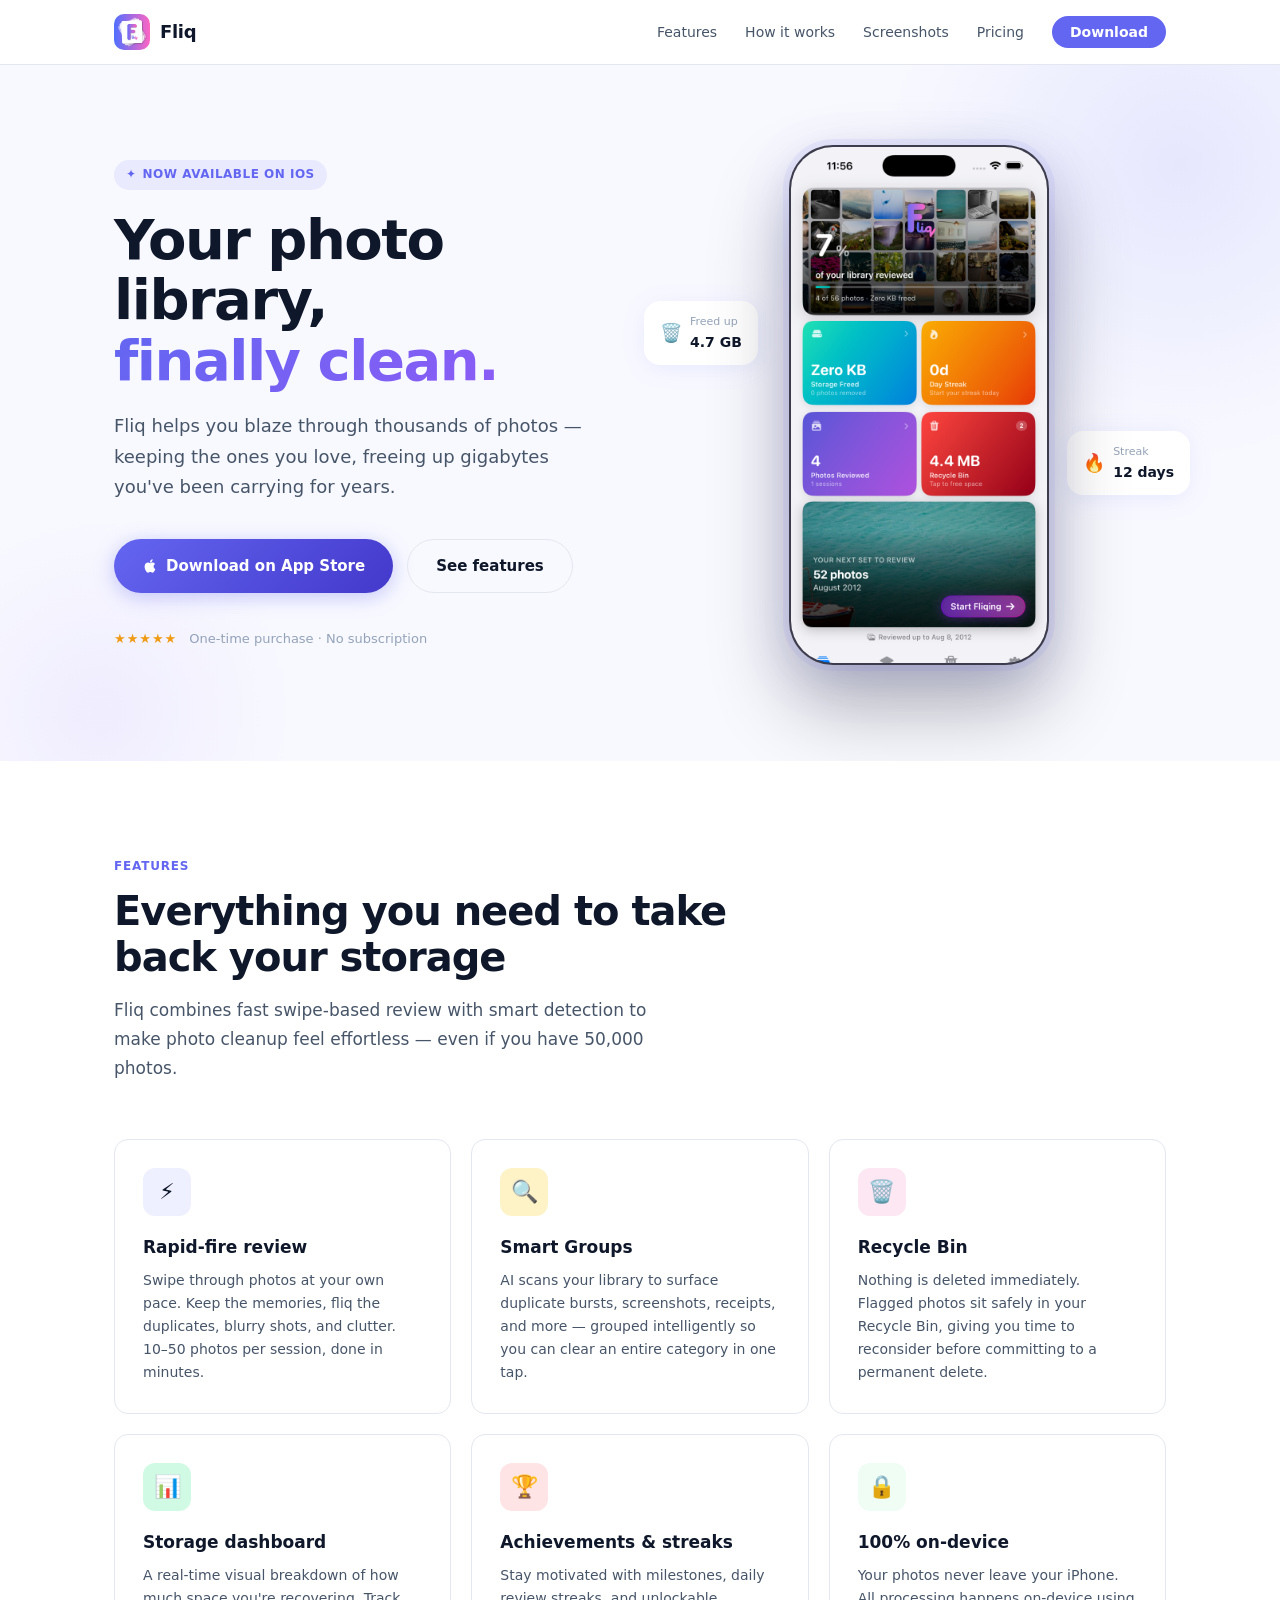
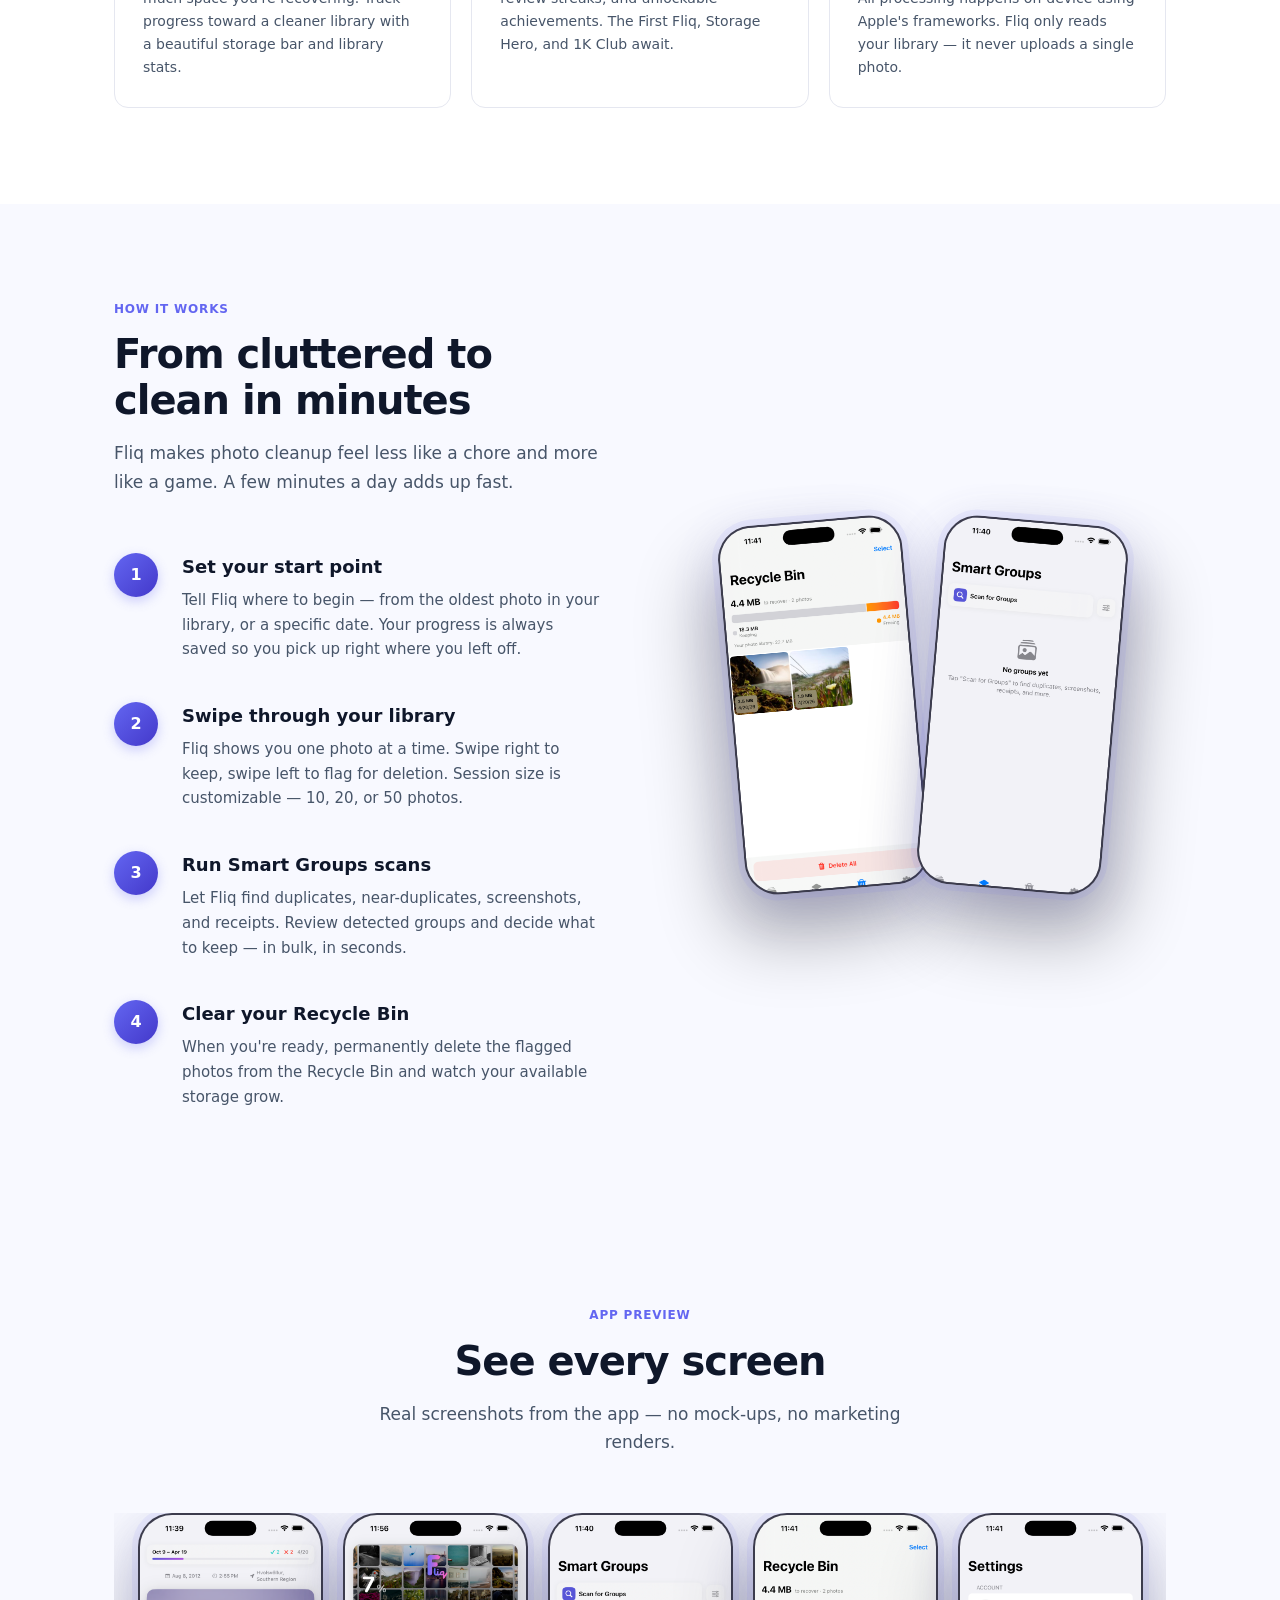
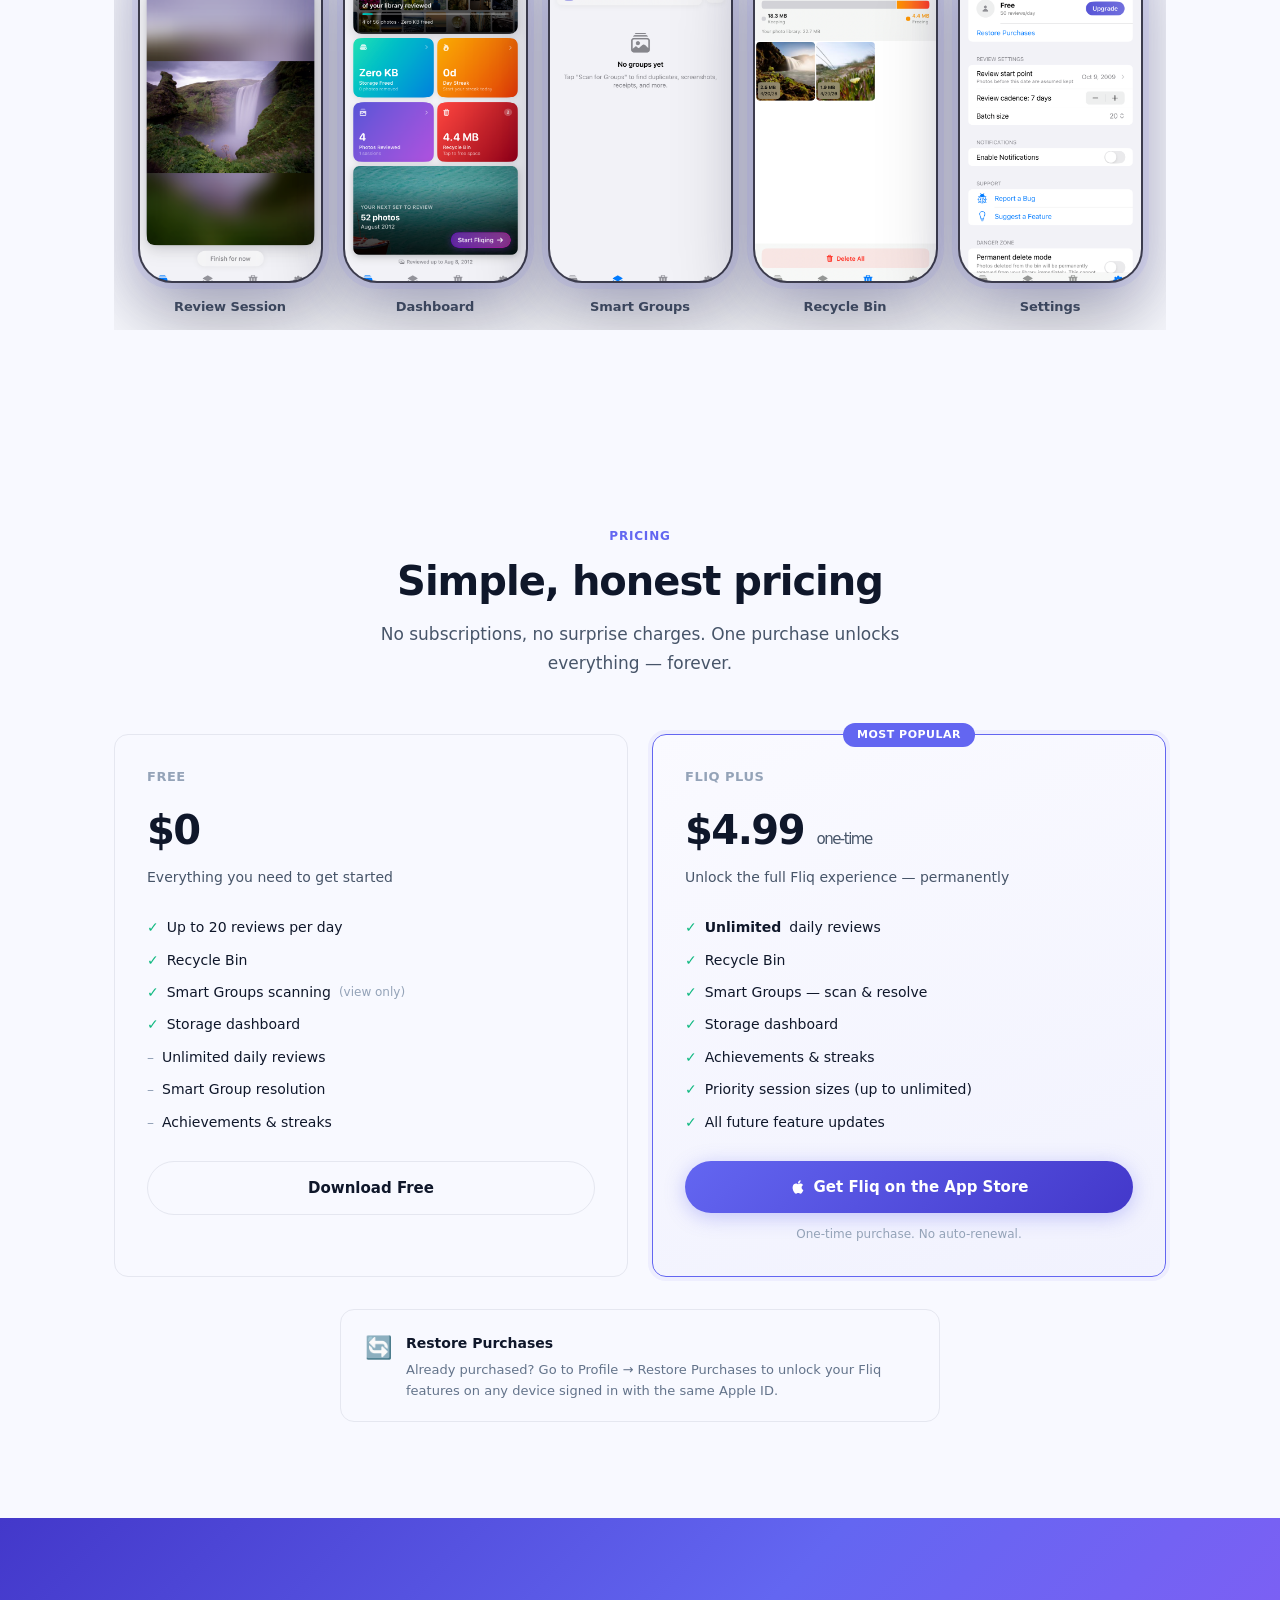
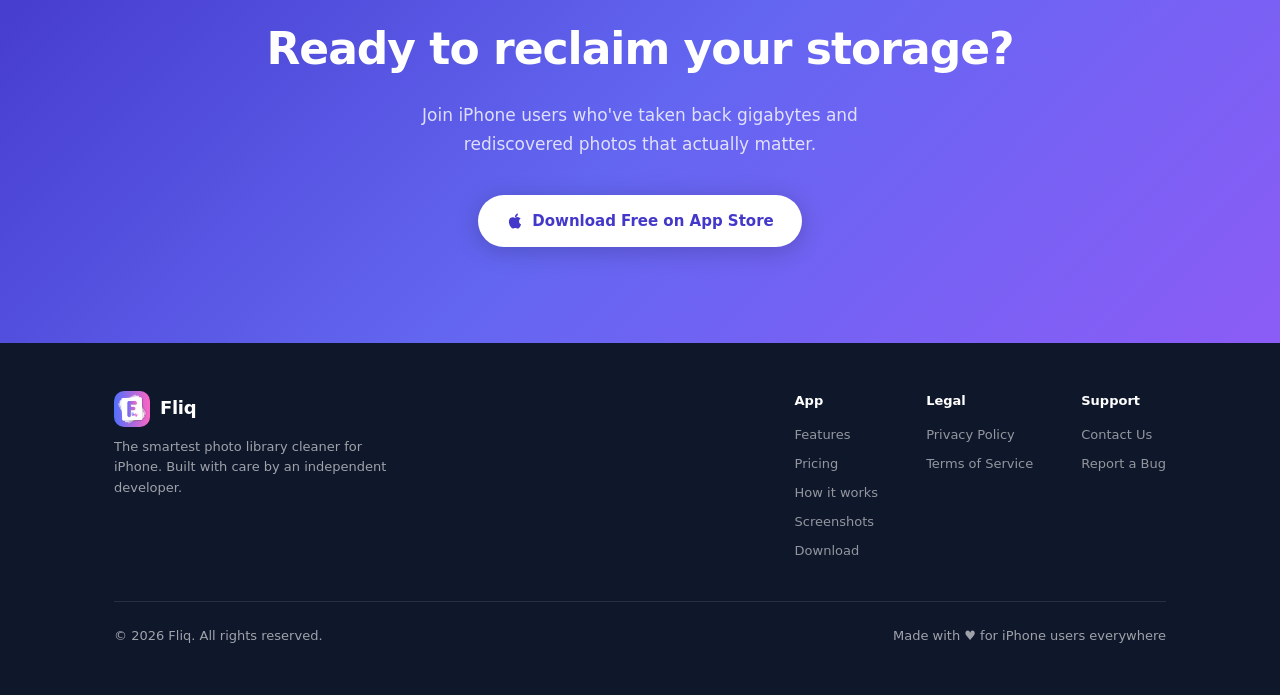
==== commit 12cbb87a: "Fix hero phone frame showing app icon instead of app UI screen-review.png captured a photo of the Fl" ====
--- a/index.html
+++ b/index.html
@@ -72,7 +72,7 @@
 
       <!-- Real screenshot in phone frame -->
       <div class="phone-frame">
-        <img src="images/screen-review.png" alt="Fliq review interface" class="phone-screenshot">
+        <img src="images/screen-dashboard.png" alt="Fliq dashboard" class="phone-screenshot">
       </div>
     </div>
   </div>
@@ -171,7 +171,7 @@
       <!-- Real screenshots cluster -->
       <div class="how-it-works-screens">
         <div class="phone-frame phone-frame-sm phone-tilt-left">
-          <img src="images/screen-dashboard.png" alt="Fliq dashboard" class="phone-screenshot">
+          <img src="images/screen-recycle-bin.png" alt="Fliq Recycle Bin" class="phone-screenshot">
         </div>
         <div class="phone-frame phone-frame-sm phone-tilt-right">
           <img src="images/screen-smart-groups.png" alt="Fliq Smart Groups" class="phone-screenshot">
@@ -193,15 +193,15 @@
     <div class="screenshots-strip">
       <div class="screenshot-card">
         <div class="phone-frame phone-frame-sm">
+          <img src="images/screen-review.png" alt="Review" class="phone-screenshot">
+        </div>
+        <p class="screenshot-label">Review Session</p>
+      </div>
+      <div class="screenshot-card">
+        <div class="phone-frame phone-frame-sm">
           <img src="images/screen-dashboard.png" alt="Dashboard" class="phone-screenshot">
         </div>
         <p class="screenshot-label">Dashboard</p>
-      </div>
-      <div class="screenshot-card">
-        <div class="phone-frame phone-frame-sm">
-          <img src="images/screen-review.png" alt="Review" class="phone-screenshot">
-        </div>
-        <p class="screenshot-label">Review Session</p>
       </div>
       <div class="screenshot-card">
         <div class="phone-frame phone-frame-sm">
